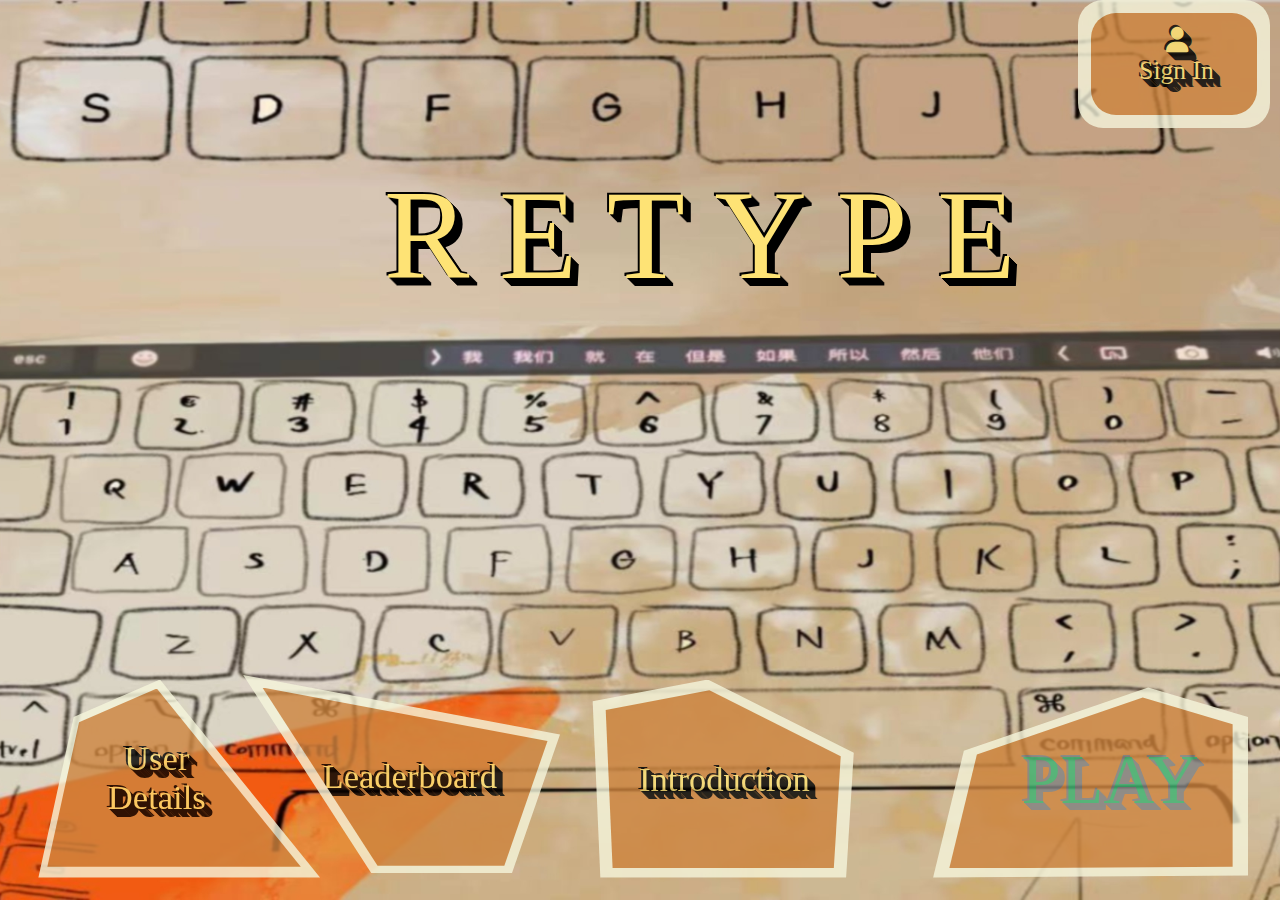
==== Web/index.html @ 3b83306b "Update index.html" ====
<!DOCTYPE html>
<html lang="en">

<head>
    <meta name=”viewport”content=”width=device-width,initial-scale=1″ />
    <meta name="google-signin-scope" content="profile email">
    <meta charset="UTF-8">
    <meta name="google-signin-client_id"
        content="975748479216-60enjv40f4i887qegvcnsi63bqigeveq.apps.googleusercontent.com">
    <title>Title</title>
    <link rel="stylesheet" href="css/home.css">
    <script src="https://apis.google.com/js/platform.js" async defer></script>
    <link rel="stylesheet" href="https://cdnjs.cloudflare.com/ajax/libs/font-awesome/6.1.0/css/all.min.css" />
</head>

<body>
    <!--start homepage-->
    <div id="first_page" style="height: 100%;width: 100%;display: block">
        <!--log in button start-->
        <div id="log_in_button_container">
            <div onclick="log_in_button()" class="button log_in_button" id="log_in_button">
                <p id="log_in_typeface1"><i class="fa fa-user" aria-hidden="true"></i><br /><font style="font-family:STXingkai;">Sign In</font></p>
            </div>
        </div>
        <!--log in button end-->

        <!--log out button start-->
        <div id="log_out_button_container" style="display: none">
            <div onclick="log_out()" class="button log_out_button" id="log_out_button">
                <p id="log_out_typeface1">Welcome !<br />
                <p id="log_out_typeface2">Log Out</p>
                </p>
            </div>
        </div>
        <!--log out button end-->

        <!--log in interface start-->
        <div id="login_modal" class="login_modal">
            <div id="owl" class="owl">
            </div>
            <div class="login_modal-content">
                <div class="login_form">
                    <!--input username in log in interface-->
                    <input id="login-username" type="username" placeholder="Enter Username" name="uname" required>
                    <!--input password in log in interface-->
                    <input id="login-password" type="password" placeholder="Enter Password" name="psw" required>
                    <!--log in button  in log in interface-->
                    <input class="btnlogin" id="btnlogin" type="button" value="Login" onclick="Login()">
                    <hr style="width: 95%;border-width:2px; margin-top: 20px;margin-left: 2%">
                    <!--register button log in interface-->
                    <div onclick="document.getElementById('login_modal').style.display='none';document.getElementById('register_modal').style.display='block'"
                        style="font-size: 18px;color: #9199aa;margin-left: 3%">
                        Don't have Account? &nbsp &nbsp
                        <button id="register_button"
                            style="color: #e25555;margin-bottom: 15px;margin-top:25px;font-size: 20px"
                            onclick="document.getElementById('error_box').style.display='none'">Register Now!</button>
                    </div>
                </div>
                <div class="login_form">
                <!--Out of the Log in button-->
                    <button type="button"
                        onclick="document.getElementById('login_modal').style.display='none';document.getElementById('error_box').style.display='none'"
                        class="cancelbtn"></button>
                </div>
                <div class="g-signin2" data-onsuccess="onSignIn" data-theme="dark"
                    style="padding-left: 50px; padding-bottom: 15px"></div>
            </div>
        </div>


        <!--register interface start-->
        <div id="register_modal" class="register_modal">
            <div id="owl1" class="owl">
            </div>
            <div class="register_modal-content">
                <div class="register_form">
                    <input id="register-username" type="username" placeholder="Enter Username" name="uname" required>
                    <input id="register-password" type="password" placeholder="Enter Password" name="psw1" required>
                    <input id="register-email" type="email" placeholder="Enter Email" required>
                    <input id="code" type="button" class="code" onclick="verification()" style="vertical-align:middle"
                        value="Get Verification Code">
                    <input id="register-verification" type="text" placeholder="Enter verification code" required>
                    <input class="btnregister" id="btnregister" type="button" value="Register" onclick="register()">
                </div>
                <div class="login_form">
                    <button type="button"
                        onclick="document.getElementById('register_modal').style.display='none';document.getElementById('error_box').style.display='none'"
                        class="cancelbtn"></button>
                </div>
            </div>
        </div>


        <!--leaderboard start-->
        <div id="leaderboard_page" class="leaderboard_page" style="display: none">
            <table class="ranktable" id="ranktable">
                <h1>LeaderBoard</h1>
                <tr>
                    <th>Rank</th>
                    <th>Username</th>
                    <th>Score</th>
                </tr>
                <tbody id="rank" class="rank">

                </tbody>
            </table>
            <button type="button" onclick="document.getElementById('leaderboard_page').style.display='none';"
                class="cancelbtn"></button>
        </div>
        <!--leaderboard end-->

        <!-- Edit User Profile Start-->
        <div id="user_modal" class="user_modal">
            <div class="user_modal-content">
                <div class="register_form">
                    <input id="username" type="username" placeholder="Change Username" name="uname">
                    <input id="name" type="username" placeholder="Enter Name" name="name">
                    <input id="DOB" type="date" placeholder="Enter Date of Birth">
                    <select id="gender" name="gender">
                        <option selected>Choose Gender</option>
                        <option value="Male">Male</option>
                        <option value="Female">Female</option>
                        <option value="Intersex">Intersex</option>
                        <option value="Trans">Trans</option>
                        <option value="Non-Conforming">Non-Conforming</option>
                        <option value="Personal">Personal</option>
                        <option value="Eunuch">Eunuch</option>
                    </select>
                    <input class="btnuser" id="btnuser" type="button" value="Submit" onclick="edit_profile()">
                </div>
                <div class="login_form">
                    <button type="button"
                        onclick="document.getElementById('user_modal').style.display='none';document.getElementById('error_box').style.display='none'"
                        class="cancelbtn"></button>
                </div>
            </div>
        </div>
        <!-- Edit User Profile End-->


        <!--game introduction start-->
        <div id="introduction_model" style="display: none">
            <div>
                <button type="button" class="cancelbtn"
                    onclick="document.getElementById('introduction_model').style.display='none'"></button>
                <h1>Introduction</h1>
            </div>
            <div>
                <section class="ac-container">
                    <div>
                        <input id="ac-1" name="accordion-1" type="radio" />
                        <label for="ac-1">&#10133 &nbsp;About Game</label>
                        <article class="ac-small" id="ac-small">
                            <p>This game aims to develop a simple editing game that challenges users for fun and
                                dynamics and helps them improve their proofreading abilities at the same time.
                                Retype will challenge different users to improve their spelling and proofreading ability, timely correct mistakes,
                                and to record errors so that they can be viewed multiple times.</p>
                        </article>
                    </div>

                    <div>
                        <input id="ac-2" name="accordion-1" type="radio" />
                        <label for="ac-2">&#10133 &nbsp;Announcements</label>
                        <article class="ac-medium">
                            <p>If you want to modify your personal information (1), view the leaderboards (2) or start the game (3), Please log in to your account first.<br><br>
                                If you do not have an account, please click the Sign-in button to register an account</p>
                        </article>
                    </div>

                    <div>
                        <input id="ac-3" name="accordion-1" type="radio" />
                        <label for="ac-3">&#10133 &nbsp;How to play</label>
                        <article class="ac-large">
                            <p> <1> Please choose the difficulty of the game you want to challenge and the theme of your favorite article.<br>
                                <2> You need to find the wrong words in the article.<br>
                                <3> Please enter the correct spelling of the wrong word in the input box.<br>
                                <4> If you type the correct spelling and press enter on the keyboard , the wrong words in the article will be automatically corrected and highlighted in green.<br>
                                <5> If you don't know any wrong words in the article, you can click the Hint button for help, which will highlight the wrong word in the article.
                            </p>
                        </article>
                    </div>

                    <div>
                        <input id="ac-4" name="accordion-1" type="radio" />
                        <label for="ac-4">&#10133 &nbsp;Score Changes</label>
                        <article class="ac-large">
                            <p>
                                <1> For Easy difficulty level:<br>
                                &nbsp;&nbsp;&nbsp; (1) if you type the correct spelling of the wrong words, will +2;<br>
                                &nbsp;&nbsp;&nbsp; (2) if you type the wrong spelling of the wrong words, will -2;<br>
                                &nbsp;&nbsp;&nbsp; (3) if you clink Hint button to get help, will -1;<br><br>
                                <2> For Normal difficulty level:<br>
                                &nbsp;&nbsp;&nbsp; (1) if you type the correct spelling of the wrong words, will +3;<br>
                                &nbsp;&nbsp;&nbsp; (2) if you type the wrong spelling of the wrong words, will -3;<br>
                                &nbsp;&nbsp;&nbsp; (3) if you clink Hint button to get help, will -1;<br><br>
                                <3> For Hard difficulty level:<br>
                                &nbsp;&nbsp;&nbsp; (1) if you type the correct spelling of the wrong words, will +4;<br>
                                &nbsp;&nbsp;&nbsp; (2) if you type the wrong spelling of the wrong words, will -4;<br>
                                &nbsp;&nbsp;&nbsp; (3) if you clink Hint button to get help, will -1;
                            </p>
                        </article>
                    </div>
                </section>
            </div>
        </div>
        <!--game introduction end-->


        <!--retype title start-->
        <div style="width: 100%;height: 40vh">
            <div class="word">
                <span id="R"><font style="font-family:STHupo;">R</font></span>
                <span id="E1"><font style="font-family:STHupo;">E</font></span>
                <span id="T"><font style="font-family:STHupo;">T</font></span>
                <span id="Y"><font style="font-family:STHupo;">Y</font></span>
                <span id="P"><font style="font-family:STHupo;">P</font></span>
                <span id="E2"><font style="font-family:STHupo;">E</font></span>
            </div>

            <!--prompt dialog box start-->
            <div style="background-color: #2b2b36;width: 30%;height: 150px" id="error_box">
                <button type="button" onclick="document.getElementById('error_box').style.display='none'"
                    id="error_button" class="error_button"></button>
                <p id="error_text"></p>
            </div>
            <!--prompt dialog box end-->
        </div>

        <!--retype title end-->

        <!--four Button in bottom start-->
        <div id="home_page_bottom_button">
            <div id="home_page">

                <!--personal detail button start-->
                <a href="#" class="user_button" onclick="display_user()">
                    <div id="user_container" class="container">
                        <!--div before the button flips-->
                        <div id="user_front" class="front">
                            <p id="user_typeface1" class="homepage_button_typeface1"><font style="font-family:STHupo;">User Details <br /></font></p>
                        </div>
                        <!--div after the button flips-->
                        <div id="user_back" class="back">
                            <p id="user_typeface3" class="homepage_button_typeface2"><i class="fa fa-address-book"
                                    style="font-size:4vw"></i></p>
                        </div>
                    </div>
                </a>
                <!--personal detail button end-->

                <!--leaderboard button start-->
                <div onclick="GetLeaderboard()">
                    <div id="leaderboard_container" class="container">
                        <!--div before the button flips-->
                        <div id="leaderboard_front" class="front">
                            <p id="leaderboard_typeface1" class="homepage_button_typeface1"><font style="font-family:STHupo;">Leaderboard<br /></font></p>
                        </div>
                        <!--div after the button flips-->
                        <div id="leaderboard_back" class="back">
                            <p id="leaderboard_typeface2" class="homepage_button_typeface2"><i
                                    class="fa-solid fa-ranking-star" style="font-size: 6vw"></i></p>
                        </div>
                    </div>
                </div>
                <!--leaderboard button end-->

                <!--introduction button start-->
                <a href="#" onclick="introduction_button()">
                    <div id="introduction_container" class="container">
                        <!--div before the button flips-->
                        <div id="introduction_front" class="front">
                            <p id="introduction_typeface1" class="homepage_button_typeface1"><font style="font-family:STHupo;">Introduction</font></p>
                        </div>
                        <!--div after the button flips-->
                        <div id="introduction_back" class="back">
                            <p id="introduction_typeface2" class="homepage_button_typeface2"> <i
                                    class="fa-solid fa-circle-question" style="font-size: 6vw"></i></p>
                        </div>
                    </div>
                </a>
                <!--introduction button end-->

                <!--play button start-->
                <a href="#" onclick="display_game()" id="play_button">
                    <div id="play_container" class="container">
                        <!--div before the button flips-->
                        <div id="play_front" class="front">
                            <p id="play_typeface1">PLAY</p>
                        </div>
                        <!--div after the button flips-->
                        <div id="play_back" class="back">
                            <p id="play_typeface2"> <i class="fa-solid fa-circle-play" style="font-size:6vw"></i>
                            </p>
                        </div>
                    </div>
                </a>
                <!--play button end-->
            </div>

        </div>
        <!--four button in bottom end-->

    </div>
    <!--homepage end-->

    <!--play choose difficulty interface start-->
    <div id="difficult_page" style="display: none">
        <!--back home page button start-->
        <div class="homebtn-container">
            <button class="backhome" onclick="BackToHome()">
                <span class="text">Back to Homepage</span>
                <div class="icon-container">
                    <div class="icon icon--left">
                        <svg>
                            <use xlink:href="#arrow-right"></use>
                        </svg>
                    </div>
                    <div class="icon icon--right">
                        <svg>
                            <use xlink:href="#arrow-right"></use>
                        </svg>
                    </div>
                </div>
            </button>
        </div>
        <svg style="display: none;">
            <symbol id="arrow-right" viewBox="0 0 20 10">
                <path d="M14.84 0l-1.08 1.06 3.3 3.2H0v1.49h17.05l-3.3 3.2L14.84 10 20 5l-5.16-5z"></path>
            </symbol>
        </svg>
        <!--back home page button end-->

        <!--three difficulty start-->
        <div class="wrap">
            <div class="cards_wrap" id="cards_wrap">

                <!--easy start-->
                <div class="item" id="i1"
                    onclick="document.getElementById('i1').style.display='none';document.getElementById('b1').style.display='block'">
                    Easy
                </div>
                <!--two theme in easy start-->
                <div class="item" id="b1" style="display: none">
                    <button type="button"
                        onclick="document.getElementById('b1').style.display='none';document.getElementById('i1').style.display='block'"
                        class="cancelbtn_play"></button>
                    <p>Choose Theme</p>
                    <a href="javascript:display_play('L','Inspirational')"
                        onclick="document.getElementById('b1').style.display='none';document.getElementById('i1').style.display='block'">Inspirational</a>
                    <a href="javascript:display_play('L','Sport')"
                        onclick="document.getElementById('b1').style.display='none';document.getElementById('i1').style.display='block'">Sport</a>
                </div>
                <!--two theme in easy end-->
                <!--easy end-->

                <!--normal start-->
                <div class="item" id="i2"
                    onclick="document.getElementById('i2').style.display='none';document.getElementById('b2').style.display='block'">
                    Normal</div>
                <!--two theme in normal start-->
                <div class="item" id="b2" style="display: none">
                    <button type="button"
                        onclick="document.getElementById('b2').style.display='none';document.getElementById('i2').style.display='block'"
                        class="cancelbtn_play"></button>
                    <p>Choose Style</p>
                    <a href="javascript:display_play('M','Fiction')"
                        onclick="document.getElementById('b2').style.display='none';document.getElementById('i2').style.display='block'">Fiction</a>
                    <a href="javascript:display_play('M','Prose')"
                        onclick="document.getElementById('b2').style.display='none';document.getElementById('i2').style.display='block'">Prose</a>
                </div>
                <!--two theme in normal end-->
                <!--normal end-->

                <!--hard start-->
                <div class="item" id="i3"
                    onclick="document.getElementById('i3').style.display='none';document.getElementById('b3').style.display='block'">
                    Hard</div>
                <!--two theme in hard start-->
                <div class="item" id="b3" style="display: none">
                    <button type="button"
                        onclick="document.getElementById('b3').style.display='none';document.getElementById('i3').style.display='block'"
                        class="cancelbtn_play"></button>
                    <p>Choose Style</p>
                    <a href="javascript:display_play('H','Fiction')"
                        onclick="document.getElementById('b3').style.display='none';document.getElementById('i3').style.display='block'">Fiction</a>
                    <a href="javascript:display_play('H','Academics')"
                        onclick="document.getElementById('b3').style.display='none';document.getElementById('i3').style.display='block'">Academics</a>
                </div>
                <!--two theme in hard start-->
                <!--hard end-->
            </div>
        </div>

        <!--change difficulty level button start-->
        <div style="margin-bottom: 50px"></div>
        <div class="qiehuanbutton" style="text-align: center;width: 380px; "
            onclick="document.getElementById( 'b1').style.display='none' ;document.getElementById( 'b2').style.display='none' ;document.getElementById( 'b3').style.display='none' ;document.getElementById(
                        'i1').style.display='block' ;document.getElementById( 'i2').style.display='block' ;document.getElementById( 'i3').style.display='block'">
            <!--            <div class="difficult_button " id="difficult_button1 " data-text="Change difficulty level " style="&#45;&#45;c:#1e90ff;display: block " onclick="change_difficult1() "></div>-->
            <button class="difficult_button" id="difficult_button1" style="display: block" type="button"
                onclick="change_difficult1()">Change difficulty level</button>
            <button class="difficult_button" id="difficult_button2" type="button " style="display: none"
                onclick="change_difficult2()">Change difficulty level</button>
            <button class="difficult_button" id="difficult_button3" type="button " style="display: none"
                onclick="change_difficult3()">Change difficulty level</button>
        </div>
        <!--change difficulty level button end-->
        <!--        <div id="type_gif ">-->
        <!--            <img src="images/type.gif ">-->
        <!--        </div>-->
    </div>
    <!--play choose difficulty interface end-->


    <!--play main interface start-->
    <div id="play_homepage" style="display: none">
        <!--display time start-->
        <div id="time">
            <p>
                <!-- <span id="houer">00</span> :  -->
                <span id="hour">00</span> :
                <span id="minute">00</span> :
                <span id="second">00</span>
            </p>
            <!--start time-->
            <button id="btn1" onclick="time_start()">Start</button>
            <!--reset time-->
            <button id="reset" onclick="time_reset()">Reset</button>
        </div>
        <!--display time end-->

        <!--back home button in play main interface start-->
        <div class="homebtn-container_play">
            <div class="homebtn-container">
                <button class="backhome" onclick="BackToHome()">
                    <span class="text">Back to Homepage</span>
                    <div class="icon-container">
                        <div class="icon icon--left">
                            <svg>
                                <use xlink:href="#arrow-right"></use>
                            </svg>
                        </div>
                        <div class="icon icon--right">
                            <svg>
                                <use xlink:href="#arrow-right"></use>
                            </svg>
                        </div>
                    </div>
                </button>
            </div>
        </div>
        <svg style="display: none;background-color: blueviolet">
            <symbol id="arrow-right" viewBox="0 0 20 10">
                <path d="M14.84 0l-1.08 1.06 3.3 3.2H0v1.49h17.05l-3.3 3.2L14.84 10 20 5l-5.16-5z"></path>
            </symbol>
        </svg>
        <!--back home button in play main interface end-->

        <!--left interface: article start-->
        <div class="play_left">
            <div id="content">
                <!--change background, font, font size start-->
                <div class="adjust_text">
                    <button class="adjust_text_button" onclick="change_background()">Background</button>
                    <button class="adjust_text_button" onclick="change_font_family()">Font Family</button>
                    <button class="adjust_text_button" onclick="change_font_size_big()">A+</button>
                    <button class="adjust_text_button" onclick="change_font_size_small()">A-</button>
                    <!-- <button class="adjust_text_button ">B</button>-->
                </div>
                <!--change background, font, font size end-->

                <!-- article display start-->
                <div id="text"></div>
                <!-- article display end-->
            </div>
        </div>
        <!--left interface: article end-->

        <!--right interface: user input, score, dictionary start-->
        <div class="play_right">
            <!--            <input class="Hint" id="Hint" type="button" value="Hint" onclick="Hint()">-->
            <div id="prompt_box" style="display: none">
                Please press Enter when finished!
                <div id="prompt_box_triangle">
                </div>
            </div>

            <!--user input start-->
            <div id="input">
                <input id="user_input" oninput="input_reminder()" autocomplete="off">
                <div class="Hint" id="Hint" value="Hint" onclick="Hint()">Hint</div>
            </div>
            <!--user input end-->

            <!--score, error start-->
            <div id="play_score_container">
                <div class="play_score_span1"></div>
                <div id="play_score" data-text="score">
                    <div id="current_score">
                        Your Score:
                        <p id="current_score_div"></p>
                    </div>
                    <div id="total_error">
                        Total Error:
                        <p id="total_error_div"></p>
                    </div>
                    <div id="remain_error">
                        Remaining Errors:
                        <p id="remain_error_div"></p>
                    </div>
                </div>
            </div>
            <!--score, error end-->

            <!--dictionary start-->
            <div id="dictionaries">
                <table style="width: 100%;height: 100%">
                    <tr style="width: 100%;height: 30%;display: inline-block;background-color: blueviolet">
                        <td style="width:2%"></td>
                        <td style="width:50%">
                            <input id="dictionaries_input" autocomplete="none" placeholder="It is Dictionary">
                        </td>
                        <td style="width:2%"></td>
                        <td style="width:20%">
                            <button id="dictionaries_check" onclick="define_dictionaries()">Define</button>
                        </td>
                        <td style="width:2%"></td>
                        <td id="loudspeaker" style="width: 20%">
                            <button id="dictionaries_loudspeaker" onclick="audio_dictionaries()">&#128226;</button>
                            <audio id="voice" src="#"></audio>
                        </td>
                    </tr>

                    <tr
                        style="width: 100%;height: 70%;background-color: aquamarine;border-radius: 15px;overflow: auto;display: inline-block">

                        <td id="definition" style="width:100%;height:100%">
                            <h3 id="definition_h3">Definition</h3>
                        </td>
                    </tr>
                    <!--                    <tr style="width: 100%;height: 35%;display: inline-block;background-color: blueviolet">-->
                    <!--                        <td>-->
                    <!--                            Example:-->
                    <!--                            <span id="example"></span>-->
                    <!--                        </td>-->
                    <!--                    </tr>-->
                </table>
            </div>
            <!--dictionary end-->
        </div>
        <!--right interface: user input, score, dictionary start-->
    </div>
    <!--play main interface end-->

    <script src="js/home.js"></script>
</body>

</html>
---- Web/css/home.css ----
/*homepage start*/
#first_page {
    background-image: url("../images/homepage.jpg");
    background-repeat: no-repeat;
    background-position: center 0;
    background-size: cover;
    min-height: 98vh;
}

#home_page {
    width: 100%;
    height: 25vh;
    position: fixed;
    bottom: 0%;
}


/* homepage button font size style*/

.homepage_button_typeface1 {
    font-size: 2.7vw;
    word-break: break-word;
    color: #fee375;
    text-shadow: -2px -2px black, 1px 1px black, 2px 2px black, 3px 3px black, 4px 4px black, 5px 5px black, 6px 6px black, 7px 7px black, 8px 8px black;
}

.homepage_button_typeface2 {
    word-break: break-word;
    color: lightcoral;
    text-shadow: -2px -2px gray, 1px 1px gray, 2px 2px gray, 3px 3px gray, 4px 4px gray, 5px 5px gray, 6px 6px gray, 7px 7px gray;
}

#home_page_bottom_button {
    opacity: 0.9;
}


/*personal details*/
#user_container {
    width: 25%;
    height: 22vh;
    clip-path: polygon(50% 0%, 100% 100%, 12% 100%, 23% 19%);
    float: left;
    background: beige;
    opacity: 0.9;
    bottom: -2%;
    text-align: center;
    border-color: black;
}
#user_front,
#user_back {
    width: 90%;
    height: 90%;
    margin-left: 1vw;
    margin-top: 1vh;
    background: peru;
    clip-path: polygon(50% 0%, 100% 100%, 12% 100%, 23% 19%);
    position: absolute;
    align-items: center;
    display: flex;
}
#user_typeface1,
#user_typeface3 {
    background: peru;
    margin: 0 auto;
    width: 45%;
}
/*personal details end*/


/*leaderboard button start*/
#leaderboard_container {
    width: 25%;
    height: 22vh;
    background: beige;
    clip-path: polygon(99% 30%, 84% 100%, 40% 100%, 0 0%);
    float: left;
    margin-right: -1.5vw;
    margin-left: -6vw;
    opacity: 0.9;
}
#leaderboard_front,
#leaderboard_back {
    width: 90%;
    height: 90%;
    margin-left: 1.5vw;
    margin-top: 1.4vh;
    background: peru;
    clip-path: polygon(99% 30%, 84% 100%, 40% 100%, 0 0%);
    position: absolute;
    align-items: center;
    display: flex;
}
#leaderboard_typeface1 {
    background: peru;
    padding-left: 4.7vw;
    width: 100%;
}
#leaderboard_typeface2 {
    background: peru;
    padding-left: 9.5vw;
    width: 55%;
}
/*leaderboard button end*/


/*introduction button start*/
#introduction_container {
    width: 30%;
    height: 22vh;
    background: beige;
    clip-path: polygon(46% 0%, 84% 37%, 82% 100%, 18% 100%, 16% 11%);
    bottom: -2%;
    text-align: center;
    float: left;
    margin-right: -7vw;
    margin-left: -1vw;
    opacity: 0.9;
}
#introduction_front,
#introduction_back {
    width: 90%;
    height: 90%;
    margin-left: 1.5vw;
    margin-top: 1.2vh;
    position: absolute;
    align-items: center;
    display: flex;
    background: peru;
    clip-path: polygon(46% 0%, 84% 37%, 82% 100%, 18% 100%, 16% 11%);
}
#introduction_typeface1 {
    background: peru;
    padding-left: 5.5vw;
    width: 60%;
}
#introduction_typeface2 {
    background: peru;
    padding-left: 5.5vw;
    width: 55%;
}
/*introduction button end*/


/*play button start*/
#play_container {
    width: 30%;
    height: 22vh;
    background: beige;
    clip-path: polygon(74% 4%, 100% 19%, 100% 99%, 18% 100%, 26% 36%);
    float: right;
    margin-right: 2.5vw;
    margin-left: -5vw;
    bottom: -2%;
    text-align: center;
    opacity: 0.9;
}
#play_front,
#play_back {
    width: 90%;
    height: 90%;
    margin-left: 1.8vw;
    margin-top: 1.2vh;
    position: absolute;
    align-items: center;
    display: flex;
    background: peru;
    clip-path: polygon(74% 4%, 100% 19%, 100% 99%, 18% 100%, 26% 36%);
}
#play_typeface1 {
    background: peru;
    padding-left: 10vw;
    width: 55%;
    font-size: 5.5vw;
    word-break: break-word;
    color: mediumseagreen;
    text-shadow: -2px -2px gray, 1px 1px gray, 2px 2px gray, 3px 3px gray, 4px 4px gray, 5px 5px gray, 6px 6px gray, 7px 7px gray;
}
#play_typeface2 {
    padding-left: 10vw;
    width: 55%;
    word-break: break-word;
    color: mediumseagreen;
    text-shadow: -2px -2px gray, 1px 1px gray, 2px 2px gray, 3px 3px gray, 4px 4px gray, 5px 5px gray, 6px 6px gray, 7px 7px gray;
}
/*play button start*/

/*3D card flip for four button in homepage animation start*/
.container {
    position: relative;
    perspective: 1000px;
}
.front,
.back {
    position: absolute;
    backface-visibility: hidden;
    transition: 1s;
    transform-style: preserve-3d;
}
.back {
    transform-style: preserve-3d;
    transform: perspective(1000px) rotateY(180deg);
}
.container:hover .front {
    transform-style: preserve-3d;
    transform: perspective(1000px) rotateY(180deg);
}
.container:hover .back {
    transform-style: preserve-3d;
    transform: perspective(1000px) rotateY(360deg);
}
/*3D card flip for four button in homepage animation end*/


/*login interface start*/
#log_in_button_container,
#log_out_button_container {
    position: fixed;
    background: beige;
    width: 15vw;
    height: 10vw;
    top: 0px;
    right: 10px;
    border-radius: 25px;
    /*animation: move 2s 2;*/
    opacity: 0.8;
}
#log_in_button:active {
    background: beige;
}

#log_out_button:active {
    background: beige;
}
#log_in_button,
#log_out_button {
    /*position: relative;*/
    width: 13vw;
    height: 8vw;
    margin-top: 1vw;
    margin-left: 1vw;
    border-radius: 25px;
    background: peru;
    text-align: center;
    position: relative;
}
#log_in_typeface1 {
    position: absolute;
    width: 100%;
    height: 100%;
    text-align: center;
    margin-top: 1vw;
    margin-left: 0.2vw;
    font-size: 2vw;
    color: #fee375;
    text-shadow: -2px -2px black, 1px 1px black, 2px 2px black, 3px 3px black, 4px 4px black, 5px 5px black, 6px 6px black, 7px 7px black, 8px 8px black;
}
/*login end*/
#log_out_typeface1 {
    text-align: center;
    margin-top: 1vw;
    margin-left: 0.2vw;
    padding-top: 0.5vw;
    font-size: 2vw;
    color: #fee375;
    text-shadow: -2px -2px black, 1px 1px black, 2px 2px black, 3px 3px black, 4px 4px black, 5px 5px black, 6px 6px black, 7px 7px black, 8px 8px black;
}
#log_out_typeface2 {
    text-align: center;
    margin-left: 0.2vw;
    font-size: 1.5vw;
    color: white;
    text-shadow: -2px -2px black, 1px 1px black, 2px 2px black, 3px 3px black, 4px 4px black, 5px 5px black, 6px 6px black, 7px 7px black, 8px 8px black;
}
#register_button:hover{
    opacity: 0.5;
    transition: 1s all;
    -webkit-transition: 1s all;
    -moz-transition: 1s all;
    -o-transition: 1s all;
}


/*retype title start*/
.word {
    perspective: 1000px;
    text-align: center;
    position: absolute;
    margin-left: 30%;
    margin-top: 18vh;
    color: #fee375;
    text-shadow: -2px -2px black, 1px 1px black, 2px 2px black, 3px 3px black, 4px 4px black, 5px 5px black, 6px 6px black, 7px 7px black, 8px 8px black;
    display: inline;
    float: left;
}
.word span {
    position: relative;
    display: inline-block;
    font-size: 10vw;
    margin-right: 2vw;
}

#R {
    animation: left_r 2.5s 2 ease-out;
    transform-origin: 0% 100% 1vw;
}
@keyframes left_r {
    0% {
        transform: rotate(0deg);
    }
    50% {
        transform: rotate(-30deg);
    }
    100% {
        transform: rotate(0deg);
    }
}

#E1 {
    animation: jump_e1 2s 2 ease-in-out;
    transform-origin: bottom;
}
@keyframes jump_e1 {
    25% {
        transform: scale(1.5, 0.5);
    }
    50% {
        transform: translate(0, -50px);
    }
    100% {
        transform: translate(0, 0);
    }
}

#T {
    animation: down_t 2s 2 ease-out;
    transform-origin: top;
}
@keyframes down_t {
    25% {
        transform: scale(1.5, 0.5);
    }
    50% {
        transform: translate(0, 50px);
    }
    100% {
        transform: translate(0, 0);
    }
}

#Y {
    animation: rotate_y 2s 2 ease-out;
}
@keyframes rotate_y {
    20% {
        transform: rotateY(90deg);
    }
    50% {
        transform: rotateY(180deg);
    }
    100% {
        transform: rotateY(360deg);
    }
}

#P {
    animation: rotate_p 2s 2 ease-out;
}
@keyframes rotate_p {
    20% {
        transform: rotateZ(90deg);
    }
    50% {
        transform: rotateZ(180deg);
    }
    100% {
        transform: rotateZ(360deg);
    }
}

#E2 {
    animation: right_r 2.5s 2 ease-out;
    transform-origin: 0% 100% 1vw;
}
@keyframes right_r {
    0% {
        transform: rotate(0deg);
    }
    50% {
        transform: rotate(30deg);
    }
    100% {
        transform: rotate(0deg);
    }
}
/*retype title end*/


/*login*/
.login_modal,
.register_modal,
.user_modal{
    z-index: 1;
    left: 38%;
    top: 5%;
    width: 30%;
    height: auto;
    overflow: auto;
    background: #2b2b36;
    position: absolute;
    display: none;
    /*margin: 3% auto 0 auto;*/
    text-align: center;
    border-radius: 20px;
    -webkit-border-radius: 15px;
    -moz-border-radius: 15px;
    -o-border-radius: 20px;
    animation: jumpdown 1s ease-out;
    opacity: 0.98;
    float: left;
}

/*leaderboard interface*/
.leaderboard_page {
    z-index: 1;
    /*margin: 0 auto;*/
    background: linear-gradient(#555, #222);
    border-radius: 12px;
    position: absolute;
    display: flex;
    left: 35%;
    right:35%;
    top: 5%;
    width: auto;
    height: auto;
    overflow: auto;
    animation: jumpdown 1s ease-out;
    max-height:800px ;
    perspective: 400px;
    transform-style: preserve-3d;
    box-shadow: 0 7px 20px #242424;
}

.leaderboard_page h1 {
    margin: 0;
    text-align: center;
    background: linear-gradient(#393939, #373737);
    font-size: 1.5rem;
    color: #e1e1e1;
    padding: 1rem;
    border-radius: 10px 10px 0 0;

}

.leaderboard_page th {
    margin: 0;
    text-align: center;
    background: linear-gradient(#393939, #373737);
    font-size: 1.2rem;
    color: #e1e1e1;
    padding: 2%;
    border-radius: 10px 10px 0 0;
}
#ranktable{
    width: 100%;
    height: auto;
}
.rank td {
    font-size: 1.25rem;
    text-align: center;
    /*padding: 1.25rem 0.625rem 1.25rem 1.5rem;*/
    padding: 1.5%;
    cursor: pointer;
    transform: translateZ(0) scale(1, 1);
    transition: box-shadow .2s ease-in-out;
    transition: transform .2s ease-in-out, box-shadow .2s ease-in-out;
    transition: transform .2s ease-in-out, box-shadow .2s ease-in-out;
    transform-style: preserve-3d;
    box-shadow: 0 0 0.5rem 1px rgba(0, 0, 0, 0.15);
    color: #e1e1e1;
}
/*leaderboard interface end*/

/*game introduction start*/
#introduction_model{
    z-index: 1;
    left: 30%;
    top: 5%;
    width: 40%;
    height: auto;
    overflow: auto;
    background: linear-gradient(#555, #222);
    position: absolute;
    /*display: block;*/
    /*margin: 3% auto 0 auto;*/
    text-align: center;
    border-radius: 20px;
    -webkit-border-radius: 15px;
    -moz-border-radius: 15px;
    -o-border-radius: 20px;
    animation: jumpdown 1s ease-out;
    opacity: 0.98;
    /*float: left;*/
    perspective: 400px;
    transform-style: preserve-3d;
    box-shadow: 0 7px 20px #242424;
}
#introduction_model h1 {
    margin: 0;
    text-align: center;
    background: linear-gradient(#393939, #373737);
    font-size: 2rem;
    color: #e1e1e1;
    padding: 1rem;
    border-radius: 10px 10px 0 0;
}
.ac-container{
    width: 100%;
    /*margin: 10px auto 30px auto;*/
    text-align: left;
    height: 100%;
}
.ac-container label{
    padding: 2%;
    position: relative;
    z-index: 10;
    display: block;
    cursor: pointer;
    color: #e1e1e1;
    line-height: 40px;
    font-size: 19px;
    border-bottom:2px solid black;
    border-top:2px solid black;
    background: linear-gradient(#555, #222);
    text-align: left;
}
.ac-container label:hover{
    background: slategrey;
}
.ac-container input:checked + label,
.ac-container input:checked + label:hover{
    background: slategrey;
    /*color: #3d7489;*/
    text-shadow: 0px 1px 1px rgba(255,255,255, 0.6);
    box-shadow:
            0px 0px 0px 1px rgba(155,155,155,0.3),
            0px 2px 2px rgba(0,0,0,0.1);
}
.ac-container label:hover:after,
.ac-container input:checked + label:hover:after{
    content: '';
    position: absolute;
    width: 24px;
    height: 24px;
    right: 13px;
    top: 7px;
}

.ac-container input{
    display: none;
}
.ac-container article{
    background: lightskyblue;
    margin-top: 2px;
    overflow: auto;
    height: 0;
    position: relative;
    z-index: 10;
    -webkit-transition: height 0.3s ease-in-out, box-shadow 0.6s linear;
    -moz-transition: height 0.3s ease-in-out, box-shadow 0.6s linear;
    -o-transition: height 0.3s ease-in-out, box-shadow 0.6s linear;
    -ms-transition: height 0.3s ease-in-out, box-shadow 0.6s linear;
    transition: height 0.3s ease-in-out, box-shadow 0.6s linear;
}
.ac-container article p{
    line-height: 30px;
    font-size:16px;
    padding: 3%;
}
.ac-container input:checked ~ article{
    -webkit-transition: height 0.5s ease-in-out, box-shadow 0.1s linear;
    -moz-transition: height 0.5s ease-in-out, box-shadow 0.1s linear;
    -o-transition: height 0.5s ease-in-out, box-shadow 0.1s linear;
    -ms-transition: height 0.5s ease-in-out, box-shadow 0.1s linear;
    transition: height 0.5s ease-in-out, box-shadow 0.1s linear;
    box-shadow: 0px 0px 0px 1px rgba(155,155,155,0.3);
}
.ac-container input:checked ~ article.ac-small{
    height: 200px;
}
.ac-container input:checked ~ article.ac-medium{
    height: 200px;
}
.ac-container input:checked ~ article.ac-large{
    height: 200px;
}
/*game introduction end*/




/*owl in log in, register start*/
.owl {
    background: url(../images/animal.png) no-repeat center;
    width: 100%;
    height: 150px;
    /*padding-bottom: 10px;*/
}
/*owl in log in, register end*/


/*prompt dialog box in log in interface and register interface start*/
#error_box {
    float: left;
    margin-left: 69%;
    margin-top: 220px;
    animation: fade_in 1s;
    transform-origin: left;
    clip-path: polygon(10% 0%, 100% 0%, 100% 100%, 10% 100%, 0% 55%);
    border-radius: 10px;
    opacity: 0.98;
    display: none;
}

.error_button {
    background: url('../images/close.png') no-repeat center papayawhip;
    background-size: 30px;
    width: 45px;
    height: 45px;
    float: right;
    border-radius: 15px;
}

#error_text {
    width: 80%;
    height: 90%;
    text-align: left;
    margin-top: 0px;
    margin-left: 9%;
    padding-top: 11%;
    font-size: 20px;
    word-break: break-word;
    color: #fee375;
    text-shadow: -2px -2px black, 1px 1px black, 2px 2px black, 3px 3px black, 4px 4px black, 5px 5px black, 6px 6px black, 7px 7px black, 8px 8px black;
}

@keyframes fade_in {
    0% {
        opacity: 0;
        transform: scale(0.0, 0.0);
    }
    25% {
        opacity: 0.5;
    }
    75% {
        opacity: 0.8;
    }
    100% {
        opacity: 1;
        transform: scale(1, 1);
    }
}

@keyframes jumpdown {
    0% {
        transform: translate(0, -100px);
    }
    50% {
        transform: translate(0, 50px);
    }
    100% {
        transform: translate(0, 0);
    }
}
/*prompt dialog box in log in interface and register interface start*/

/* user input in log in, register interface start*/
input[type="username"] {
    width: 70%;
    padding: 1em 2em 1em 3em;
    color: #9199aa;
    font-size: 18px;
    outline: none;
    background: url(../images/adm.png) no-repeat 10px 15px;
    border: none;
    font-weight: 100;
    border-bottom: 1px solid #484856;
}
input[type="date"] {
    width: 70%;
    padding: 1em 2em 1em 3em;
    color: #9199aa;
    font-size: 18px;
    outline: none;
    background: url(../images/key.png) no-repeat 10px 23px;
    border: none;
    font-weight: 100;
    border-bottom: 1px solid #202023;
}
select[name="gender"] {
    width: 70%;
    padding: 1em 2em 1em 3em;
    color: #9199aa;
    font-size: 18px;
    outline: none;
    background: url(../images/key.png) no-repeat 10px 23px;
    border: none;
    font-weight: 100;
    border-bottom: 1px solid #202023;
}
input[name="psw"] {
    width: 70%;
    padding: 1em 2em 1em 3em;
    color: #dd3e3e;
    font-size: 18px;
    outline: none;
    background: url(../images/key.png) no-repeat 10px 23px;
    border: none;
    font-weight: 100;
    border-bottom: 1px solid #484856;
    margin-bottom: 3em;
}

input[name="psw1"] {
    width: 70%;
    padding: 1em 2em 1em 3em;
    color: #dd3e3e;
    font-size: 18px;
    outline: none;
    background: url(../images/key.png) no-repeat 10px 23px;
    border: none;
    font-weight: 100;
    border-bottom: 1px solid #484856;
}

input[type="email"] {
    width: 70%;
    padding: 1em 2em 1em 3em;
    color: #dd3e3e;
    font-size: 18px;
    outline: none;
    background: url(../images/email.png) no-repeat 10px 23px;
    border: none;
    font-weight: 100;
    border-bottom: 1px solid #484856;
}

input[type="text"] {
    width: 70%;
    padding: 1em 2em 1em 3em;
    color: #dd3e3e;
    font-size: 18px;
    outline: none;
    background: url(../images/key.png) no-repeat 10px 23px;
    border: none;
    font-weight: 100;
    border-bottom: 1px solid #484856;
    margin-bottom: 3em;
}
/* user input in log in, register interface start*/

/*the button in log in interface start*/
.btnlogin {
    font-size: 30px;
    color: #fff;
    outline: none;
    border: none;
    background: burlywood;
    width: 95%;
    padding: 18px 0;
    border-radius: 15px;
    /*-webkit-border-bottom-left-radius: 15px;*/
    /*-moz-border-bottom-left-radius: 15px;*/
    /*-o-border-bottom-left-radius: 15px;*/
    /*border-bottom-right-radius: 15px;*/
    /*-webkit-border-bottom-right-radius: 15px;*/
    /*-moz-border-bottom-right-radius: 15px;*/
    /*-o-border-bottom-right-radius: 15px;*/
    cursor: pointer;
}

.btnlogin:hover {
    opacity: 0.5;
    border-bottom-left-radius: 15px;
    -webkit-border-bottom-left-radius: 15px;
    -moz-border-bottom-left-radius: 15px;
    -o-border-bottom-left-radius: 15px;
    border-bottom-right-radius: 15px;
    -webkit-border-bottom-right-radius: 15px;
    -moz-border-bottom-right-radius: 15px;
    -o-border-bottom-right-radius: 15px;
    transition: 1s all;
    -webkit-transition: 1s all;
    -moz-transition: 1s all;
    -o-transition: 1s all;
}
/*the button in log in interface end*/


/*button in register start*/
.btnregister {
    font-size: 30px;
    color: #fff;
    outline: none;
    border: none;
    background: burlywood;
    width: 95%;
    padding: 18px 0;
    border-radius: 15px;
    /*-webkit-border-bottom-left-radius: 15px;*/
    /*-moz-border-bottom-left-radius: 15px;*/
    /*-o-border-bottom-left-radius: 15px;*/
    /*border-bottom-right-radius: 15px;*/
    /*-webkit-border-bottom-right-radius: 15px;*/
    /*-moz-border-bottom-right-radius: 15px;*/
    /*-o-border-bottom-right-radius: 15px;*/
    cursor: pointer;
    margin-bottom: 20px;
}

.btnregister:hover {
    opacity: 0.5;
    border-bottom-left-radius: 15px;
    -webkit-border-bottom-left-radius: 15px;
    -moz-border-bottom-left-radius: 15px;
    -o-border-bottom-left-radius: 15px;
    border-bottom-right-radius: 15px;
    -webkit-border-bottom-right-radius: 15px;
    -moz-border-bottom-right-radius: 15px;
    -o-border-bottom-right-radius: 15px;
    transition: 1s all;
    -webkit-transition: 1s all;
    -moz-transition: 1s all;
    -o-transition: 1s all;
}
/*button in register end*/

/*cancle button in top left for all interface start*/
.cancelbtn {
    background: url('../images/close.png') no-repeat center papayawhip;
    background-size: 30px;
    cursor: pointer;
    width: 45px;
    height: 45px;
    position: absolute;
    left: 2px;
    top: 2px;
    border-radius: 15px;
    -webkit-transition: color 0.2s ease-in-out;
    -moz-transition: color 0.2s ease-in-out;
    -o-transition: color 0.2s ease-in-out;
    transition: color 0.2s ease-in-out;

}
.cancelbtn:hover,.cancelbtn_play:hover{
    animation: adjust_button 2s cubic-bezier(0.455, 0.030, 0.515, 0.955) both infinite;
}
    /*--/close--*/
/*cancle button in top left for all interface end*/

.code {
    font-size: 18px;
    width: 70%;
    padding: 1em 2em 1em 3em;
}

.code:hover {
    background: #F6F9FE;
    color: #174ea6;
}


/*play difficulty start*/
* {
    padding: 0;
    margin: 0;
}

body,
html {
    height: 100%;
    width: 100%;
}

#difficult_page {
    display: flex;
    justify-content: center;
    align-items: center;
    overflow: hidden;
    background: #336699;
    /*position: absolute;*/
    /*top: 0;*/
    /*bottom: 0;*/
    min-width: 100%;
    min-height: 100%;
    border-bottom-right-radius: 35%;
    border-top-left-radius: 15%;
}

/*three difficulty*/
.wrap {
    position: relative;
    /*background: #FFE4B5;*/
    height: 250px;
    width: 380px;
    justify-content: center;
    align-items: center;
    /*flex-wrap: wrap;*/
    perspective: 900px;
    margin-top: 230px;
    margin-left: 39%;
    margin-right: 20%;
}

.cards_wrap {
    position: absolute;
    width: 100%;
    height: 100%;
    transform-style: preserve-3d;
    transform: rotateY(0) translateZ(-700px);
    justify-content: center;
    align-items: center;
}

.cards_wrap_1 {
    position: absolute;
    width: 100%;
    height: 100%;
    transform-style: preserve-3d;
    transform: rotateY(0) translateZ(-700px);
    animation: rotate 1s;
    justify-content: center;
    align-items: center;
    animation-fill-mode: forwards;
}

.cards_wrap_2 {
    position: absolute;
    width: 100%;
    height: 100%;
    transform-style: preserve-3d;
    transform: rotateY(0) translateZ(-700px);
    animation: rotate2 1s;
    justify-content: center;
    align-items: center;
    animation-fill-mode: forwards;
}

.cards_wrap_3 {
    position: absolute;
    width: 100%;
    height: 100%;
    transform-style: preserve-3d;
    transform: rotateY(0) translateZ(-700px);
    animation: rotate3 1s;
    justify-content: center;
    align-items: center;
    animation-fill-mode: forwards;
}

.item {
    border: 1px solid #ccc;
    align-items: center;
    justify-content: center;
    text-align: center;
    font-size: 4rem;
    font-weight: bold;
    position: absolute;
    left: 0;
    top: 0;
    right: 0;
    bottom: 0;
    width: 100%;
    height: 100%;
    display: flex;
    cursor: pointer;
}
/*easy*/
#i1 {
    background: url(../images/bg2.png) no-repeat top center;
    background-size: cover;
    opacity: 0.7;
    transform: rotateY(0) translateZ(700px);
}
/*two theme in easy*/
#b1 {
    opacity: 0.7;
    transform: rotateY(0deg) translateZ(700px);
    background-color: chocolate;
    animation: fade_in_style_b1 0.5s cubic-bezier(0.175, 0.885, 0.320, 1.275) both;
}
@keyframes fade_in_style_b1 {
    0% {
        -webkit-transform: rotateX(-100deg);
        transform: rotateX(-100deg);
        -webkit-transform-origin: top;
        transform-origin: top;
        opacity: 0;
    }
    100% {
        -webkit-transform: rotateX(0deg);
        transform: rotateY(0deg) translateZ(700px);
        -webkit-transform-origin: top;
        transform-origin: top;
        opacity: 1;
    }
}
#b1 p {
    font-size: 40px;
    padding-top: 15%;
}
#b1 a {
    font-size: 30px;
}

/*normal*/
#i2 {
    background: url(../images/bg1.png) no-repeat top center;
    background-size: cover;
    opacity: 0.7;
    transform: rotateY(120deg) translateZ(700px);
}
/*two theme in normal*/
#b2 {
    opacity: 0.7;
    transform: rotateY(120deg) translateZ(700px);
    background-color: chocolate;
    animation: fade_in_style_b2 0.5s cubic-bezier(0.175, 0.885, 0.320, 1.275) both;
}
@keyframes fade_in_style_b2 {
    0% {
        -webkit-transform: rotateX(-100deg);
        transform: rotateX(-100deg);
        -webkit-transform-origin: top;
        transform-origin: top;
        opacity: 0;
    }
    100% {
        -webkit-transform: rotateX(0deg);
        transform: rotateY(120deg) translateZ(700px);
        -webkit-transform-origin: top;
        transform-origin: top;
        opacity: 1;
    }
}
#b2 p {
    font-size: 40px;
    padding-top: 15%;
}
#b2 a {
    font-size: 30px;
}

/*hard*/
#i3 {
    background: url(../images/bg3.png) no-repeat top center;
    background-size: cover;
    opacity: 0.7;
    transform: rotateY(240deg) translateZ(700px);
}
/*two theme in hard*/
#b3 {
    opacity: 0.7;
    transform: rotateY(240deg) translateZ(700px);
    background-color: chocolate;
    animation: fade_in_style_b3 0.5s cubic-bezier(0.175, 0.885, 0.320, 1.275) both;
}
@keyframes fade_in_style_b3 {
    0% {
        -webkit-transform: rotateX(-100deg);
        transform: rotateX(-100deg);
        -webkit-transform-origin: top;
        transform-origin: top;
        opacity: 0;
    }
    100% {
        -webkit-transform: rotateX(0deg);
        transform: rotateY(240deg) translateZ(700px);
        -webkit-transform-origin: top;
        transform-origin: top;
        opacity: 1;
    }
}
#b3 p {
    font-size: 40px;
    padding-top: 15%;
}
#b3 a {
    font-size: 30px;
}

/*change difficult button*/
.difficult_button {
    font-size: 45px;
    outline: none;
    border: none;
    /*background: burlywood;*/
    width: 70vw;
    padding: 15px 0;
    border-radius: 15px;
    cursor: pointer;
    background: burlywood;
    color: #fee375;
    text-shadow: -1px -1px black, 1px 1px black, 2px 2px black, 3px 3px black, 4px 4px black, 5px 5px black;
    font-weight: bold;
    font-style: italic;
    margin-left: 60%;
}

.difficult_button:hover {
    background-image: linear-gradient(to left, #03a9f4, #f441a5, rgb(124, 241, 241), #e3a5f0, #03a9f4);
    background-size: 400%;
    animation: run 4s linear 0s infinite;
}
@keyframes run {
    100% {
        background-position: 400% 0px;
    }
}

@keyframes rotate {
    0% {
        transform: translateZ(-700px) rotateY(0);
    }
    100% {
        transform: translateZ(-700px) rotateY(-120deg);
    }
}
@keyframes rotate2 {
    0% {
        transform: translateZ(-700px) rotateY(-120deg);
    }
    100% {
        transform: translateZ(-700px) rotateY(-240deg);
    }
}
@keyframes rotate3 {
    0% {
        transform: translateZ(-700px) rotateY(-240deg);
    }
    100% {
        transform: translateZ(-700px) rotateY(-360deg);
    }
}

/*cancel button in theme interface*/
.cancelbtn_play {
    background: url('../images/close.png') no-repeat center papayawhip;
    background-size: 30px;
    cursor: pointer;
    width: 45px;
    height: 45px;
    position: absolute;
    left: 2px;
    top: 1px;
    border-radius: 15px;
    -webkit-transition: color 0.2s ease-in-out;
    -moz-transition: color 0.2s ease-in-out;
    -o-transition: color 0.2s ease-in-out;
    transition: color 0.2s ease-in-out;
}

/*back home button in difficulty interface*/
.homebtn-container {
    width: 100%;
    height: 100%;
    display: flex;
    justify-content: center;
    align-items: center;
    background: var(--bg);
}
.homebtn-container:nth-child(1) {
    --btn-bg: #fac300;
    --bg: #fc6100;
}
.backhome {
    right: 20px;
    top: 10px;
    --width: 200px;
    --height: 60px;
    border: 0;
    position: fixed;
    min-width: var(--width);
    min-height: var(--height);
    border-radius: var(--height);
    background: rgba(0, 0, 0, 0.3);
    cursor: pointer;
    overflow: hidden;
    display: flex;
    justify-content: center;
    align-items: center;
    margin: 0 1rem;
    color: rgb(255, 255, 255);
    font-family: "Montserrat";
    font-weight: bold;
}
.backhome .text,
.backhome .icon-container {
    position: relative;
    z-index: 2;
}
.backhome .icon-container {
    --icon-size: 25px;
    position: relative;
    width: var(--icon-size);
    height: var(--icon-size);
    margin-left: 15px;
    transition: transform 500ms ease;
}
.backhome .icon-container .icon {
    position: absolute;
    left: 0;
    top: 0;
    width: var(--icon-size);
    height: var(--icon-size);
    transition: transform 500ms ease, opacity 250ms ease;
}
.backhome .icon-container .icon--left {
    transform: translateX(-200%);
    opacity: 0;
}
.backhome .icon-container .icon svg {
    width: 100%;
    height: 100%;
    fill: #fff;
}
.backhome::after {
    content: "";
    position: absolute;
    left: 0;
    top: 0;
    width: 100%;
    height: 100%;
    background: var(--btn-bg);
    border-radius: var(--height);
    z-index: 1;
    transition: transform 500ms ease;
}
.backhome:hover::after {
    transform: translateX(70%);
}
.backhome:hover .icon-container {
    transform: translateX(40%);
}
.backhome:hover .icon-container .icon--left {
    transform: translateX(0);
    opacity: 1;
}
.backhome:hover .icon-container .icon--right {
    transform: translateX(200%);
    opacity: 0;
}
/*play difficulty end*/


/*play main interface start*/
.homebtn-container_play {
    width: 100%;
    display: flex;
    justify-content: center;
    align-items: center;
    background: var(--bg);
}
.homebtn-container_play:nth-child(1) {
    --btn-bg: #fac300;
    --bg: #fc6100;
}
#play_homepage {
    width: 99%;
    height: 99%;
    background-color: coral;
    position: absolute;
}
/*time display in play main interface*/
#time{
    top: 10px;
    right: 36vw;
    display: flex;
    --width: 350px;
    --height: 60px;
    border: 0;
    position: fixed;
    min-width: var(--width);
    min-height: var(--height);
    border-radius: var(--height);
    background: slategray;

}
#time p{
    width: 70%;
    font-size: 40px;
    padding-top: 5px;
    padding-left: 8%;
    float: left;
}
/*time start button*/
#btn1{
    width:15%;
    float: left;
    border-radius: 50%;
    margin-right:1%;
}
#btn1:hover{
    animation:  hint 0.5s ease-in-out infinite both;
}
/*time reset button*/
#reset{
    width:15%;
    float: left;
    margin-right: 3%;
    border-radius: 50%;
}
#reset:hover{
    animation:  hint 0.5s ease-in-out infinite both;
}

/*left interface in play main interface*/
.play_left {
    width: 55%;
    height: 88%;
    float: left;
    margin-left: 5%;
    margin-top: 10vh;
    justify-content: center;
    align-items: center;
    background-image: url("../images/play.jpg");
    background-size: 100% 100%;
    background-repeat: no-repeat;
}

#content {
    background-color: beige;
    width: 52.5%;
    height: 68%;
    /*margin-top: 5%;*/
    margin-left: 22.5%;
    margin-right: 18%;
    margin-top: 18vh;
    opacity: 0.8;
    border-radius: 30px;
}

.adjust_text {
    width: 100%;
    height: 8%;
    background-color: #272727;
    justify-content: center;
    align-items: center;
    border-top-right-radius: 15px;
    border-top-left-radius: 15px;
}

.adjust_text button {
    width: 20%;
    height: 90%;
    float: left;
    margin-left: 2.5%;
    margin-right: 2.5%;
    margin-top: 0.5%;
    border-radius: 26px 6px;
    font-size: 50%;
    word-break: break-word;
    background-color: #3C3C3C;
    color: beige;
    border-color: black;
    /*border-style: solid;*/
}

.adjust_text button:hover {
    -webkit-animation: adjust_button 2s cubic-bezier(0.455, 0.030, 0.515, 0.955) both;
    animation: adjust_button 2s cubic-bezier(0.455, 0.030, 0.515, 0.955) both;
    border-color: seashell;
    /*background: seashell;*/
}
@keyframes adjust_button {
    0%,
    100% {
        -webkit-transform: rotate(0deg);
        transform: rotate(0deg);
        -webkit-transform-origin: 50% 50%;
        transform-origin: 50% 50%;
    }
    10% {
        -webkit-transform: rotate(8deg);
        transform: rotate(8deg);
    }
    20%,
    40%,
    60% {
        -webkit-transform: rotate(-10deg);
        transform: rotate(-10deg);
    }
    30%,
    50%,
    70% {
        -webkit-transform: rotate(10deg);
        transform: rotate(10deg);
    }
    80% {
        -webkit-transform: rotate(-8deg);
        transform: rotate(-8deg);
    }
    90% {
        -webkit-transform: rotate(8deg);
        transform: rotate(8deg);
    }
}

/*article*/
#text {
    width: 92%;
    height: 88%;
    /*background-color: red;*/
    /*font-size: 3vw;*/
    word-break: break-word;
    overflow: auto;
    padding-top: 5%;
    font-size:20px;
    word-spacing: 3px;
    line-height: 35px;
    padding-left: 5%;
    padding-right: 3%;
}

/*right interface in play main interface*/
.play_right {
    background-color: yellow;
    width: 30%;
    height: 88%;
    /*margin-top: 5%;*/
    /*margin-left: 5%;*/
    margin-left: 5%;
    float: left;
    margin-top: 10vh;

}
/*promote box for user input*/
#prompt_box{
    width: 60%;
    height: 5% ;
    margin-bottom: -10%;
    background: skyblue;
    border-radius: 15px;
    margin-left: 8%;
    position: relative;
    text-align: center;
    font-size: 1vw;
    padding-top: 5%;


 }
#prompt_box_triangle{
    width:30%;
    height:  120%;
    position: absolute;
    clip-path: polygon(49% 52%, 0 0, 100% 0);
    left: 60%;
    bottom:-100%;
    background: skyblue;

}

/*user input*/
#input {
    background-color: darkslateblue;
    width: 90%;
    height: 15%;
    margin-top: 10%;
    margin-left: 5%;
    background-image: url("../images/type.gif");
    background-size: cover;
    background-position: 3px;
}
#user_input {
    width: 70%;
    height: 50%;
    margin-left: 20%;
    margin-top: 3vh;

    background-color: blanchedalmond;
    float: left;
    font-size: 30px;
    opacity: 0.95;
}
/*hint button in user input*/
.Hint{
    clip-path: polygon(20% 0%, 0% 20%, 14% 51%, 0% 80%, 20% 100%, 51% 89%, 80% 100%, 100% 80%, 86% 55%, 100% 20%, 80% 0%, 46% 14%);
    background: #ecd300;
    width: 28%;
    height: 53%;
    float: left;
    margin-left: -22%;
    margin-top: 2vh;
    text-align: center;
    justify-content: center;
    align-items: center;
    font-size: 1.5vw;
    padding-top: 2vh;
    text-shadow: 0 0 30px skyblue, 0 0 10px darkslateblue, 0 0 30px hotpink, 0 0 40px #ff417d, 0 0 70px #ff417d, 0 0 80px #ff417d, 0 0 100px #ff417d, 0 0 150px #ff417d;
    color: blanchedalmond;
}
.Hint:hover{
    animation:  hint 0.5s ease-in-out infinite both;
}
@keyframes hint {
    0% {
        -webkit-transform: scale(1);
        transform: scale(1.1);
    }
    50% {
        -webkit-transform: scale(0.9);
        transform: scale(0.9);
    }
    100% {
        -webkit-transform: scale(1);
        transform: scale(1.1);
    }
}

/*score, error*/
#play_score_container{
    width: 65%;
    height: 45%;
    margin-top: 7%;
    margin-left: 15%;
    /*background-color: burlywood;*/
    position:relative;
    display: flex;
}
.play_score_span1{
    width: 86%;
    height: 98%;
    position: absolute;
    /*z-index:-1;*/
    background:rgba(230, 126, 34,0.4);
    border-radius: 50% 73% 60% 30% / 60% 80% 70% 61%;
    animation:roll 15s linear infinite alternate;
    border: 3px blanchedalmond solid;
    background: none;
    transition: 0.8s;
}
.play_score_span1::after, .play_score_span1::before{
    content:"";
    position: absolute;
    width: 98%;
    height: 100%;
    transition: 0.8s;
    border: 3px blanchedalmond solid;
    border-radius: 80% 60% 70% 57% / 77% 80% 70% 40%;
    animation:roll 13s linear infinite alternate;
}
.play_score_span1::before{
    animation:roll 10s linear infinite alternate;
}
@keyframes roll{
    0%{
        transform: rotateZ(0);
    }
    100%{
        transform: rotateZ(200deg);
    }
}

#play_score {
    width: 80%;
    height: 80%;
    /*background: blue;*/
    top: 1%;
    left: 10%;
    position: absolute;
    text-align: center;
    justify-content: center;
    align-items: center;
}
#current_score{
    background-color: blue;
    margin-top: 4vh;
    margin-left: 2vw;
    width:80%;
    height: 25%;
    font-size: 20px;
    background-image: url("../images/input.jpg");
    background-size: cover;
    color: blanchedalmond;
}
#current_score_div{
    width: 80%;
    height: 40%;
    margin-left: 10%;
    background-color:slategray;
    text-align: center;
    font-size: 20px;
    margin-top: 5px;
}
#total_error{
    background-color: blue;
    margin-top: 2vh;
    margin-left: 2vw;
    width:80%;
    height: 25%;
    font-size: 20px;
    background-image: url("../images/input.jpg");
    background-size: cover;
    color: blanchedalmond;
}
#total_error_div{
    width: 80%;
    height: 40%;
    margin-left: 10%;
    background-color:slategray;
    text-align: center;
    font-size: 20px;
    margin-top: 5px;
}
#remain_error{
    background-color: blue;
    margin-top: 2vh;
    margin-left: 2vw;
    width:80%;
    height: 25%;
    font-size: 20px;
    background-image: url("../images/input.jpg");
    background-size: cover;
    color: blanchedalmond;
}
#remain_error_div{
    width: 80%;
    height: 40%;
    margin-left: 10%;
    background-color:slategray;
    text-align: center;
    font-size: 20px;
    margin-top: 5px;
}

/*dictionaries in play main interface*/
#dictionaries {
    width: 90%;
    height: 25%;
    margin-top: 20px;
    margin-left: 5%;
    background-color: aqua;
    /*display: flex;*/
    border-radius: 15px;
    overflow: auto;
}

#dictionaries_input{
    width: 100%;
    font-size: 20px;
}
#dictionaries_input::placeholder{
    font-size: 20px;
    color: slategray;
    text-align: center;
}

#dictionaries_check{
    width: 100%;
    font-size: 20px;
}
#dictionaries_check:hover{
    animation:  hint 0.5s ease-in-out infinite both;
}
#dictionaries_loudspeaker{
    width: 100%;
    height: 80%;
    /*margin-top: -8px;*/
    font-size: 33px;
    background: none;
    border: none;
    text-align: left;
    margin-top: -10%;
}
#dictionaries_loudspeaker:hover{
    animation:  hint 0.5s ease-in-out infinite both ;
}
#definition{
    font-size: 20px;
    padding:7px;
}
/*play main interface end*/
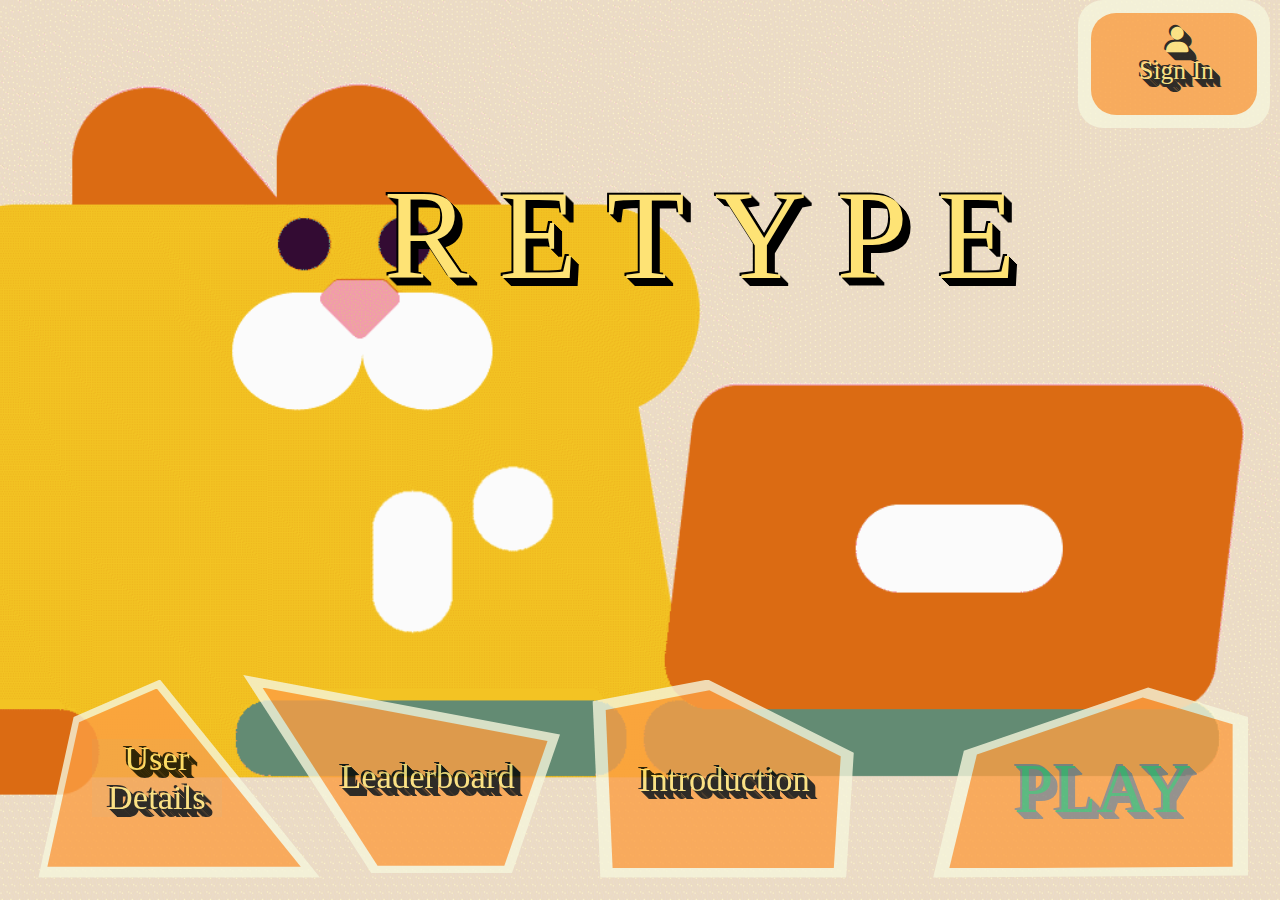
==== commit 5d857d75: "Server version" ====
--- a/Web/index.html
+++ b/Web/index.html
@@ -7,7 +7,7 @@
     <meta charset="UTF-8">
     <meta name="google-signin-client_id"
         content="975748479216-60enjv40f4i887qegvcnsi63bqigeveq.apps.googleusercontent.com">
-    <title>Title</title>
+    <title>ReType</title>
     <link rel="stylesheet" href="css/home.css">
     <script src="https://apis.google.com/js/platform.js" async defer></script>
     <link rel="stylesheet" href="https://cdnjs.cloudflare.com/ajax/libs/font-awesome/6.1.0/css/all.min.css" />
@@ -19,7 +19,9 @@
         <!--log in button start-->
         <div id="log_in_button_container">
             <div onclick="log_in_button()" class="button log_in_button" id="log_in_button">
-                <p id="log_in_typeface1"><i class="fa fa-user" aria-hidden="true"></i><br /><font style="font-family:STXingkai;">Sign In</font></p>
+                <p id="log_in_typeface1"><i class="fa fa-user" aria-hidden="true"></i><br/>
+                    Sign In
+                </p>
             </div>
         </div>
         <!--log in button end-->
@@ -27,7 +29,7 @@
         <!--log out button start-->
         <div id="log_out_button_container" style="display: none">
             <div onclick="log_out()" class="button log_out_button" id="log_out_button">
-                <p id="log_out_typeface1">Welcome !<br />
+                <p id="log_out_typeface1"><br/>
                 <p id="log_out_typeface2">Log Out</p>
                 </p>
             </div>
@@ -41,9 +43,9 @@
             <div class="login_modal-content">
                 <div class="login_form">
                     <!--input username in log in interface-->
-                    <input id="login-username" type="username" placeholder="Enter Username" name="uname" required>
+                    <input id="login-username" type="username" placeholder="Enter Username" name="uname" required autocomplete="off">
                     <!--input password in log in interface-->
-                    <input id="login-password" type="password" placeholder="Enter Password" name="psw" required>
+                    <input id="login-password" type="password" placeholder="Enter Password" name="psw" required autocomplete="off">
                     <!--log in button  in log in interface-->
                     <input class="btnlogin" id="btnlogin" type="button" value="Login" onclick="Login()">
                     <hr style="width: 95%;border-width:2px; margin-top: 20px;margin-left: 2%">
@@ -57,7 +59,7 @@
                     </div>
                 </div>
                 <div class="login_form">
-                <!--Out of the Log in button-->
+                    <!--Out of the Log in button-->
                     <button type="button"
                         onclick="document.getElementById('login_modal').style.display='none';document.getElementById('error_box').style.display='none'"
                         class="cancelbtn"></button>
@@ -66,7 +68,7 @@
                     style="padding-left: 50px; padding-bottom: 15px"></div>
             </div>
         </div>
-
+        <!--log in interface end-->
 
         <!--register interface start-->
         <div id="register_modal" class="register_modal">
@@ -74,14 +76,15 @@
             </div>
             <div class="register_modal-content">
                 <div class="register_form">
-                    <input id="register-username" type="username" placeholder="Enter Username" name="uname" required>
-                    <input id="register-password" type="password" placeholder="Enter Password" name="psw1" required>
-                    <input id="register-email" type="email" placeholder="Enter Email" required>
+                    <input id="register-username" type="username" placeholder="Enter Username" name="uname" required autocomplete="off">
+                    <input id="register-password" type="password" placeholder="Enter Password" name="psw1" required autocomplete="off">
+                    <input id="register-email" type="email" placeholder="Enter Email" required autocomplete="off">
                     <input id="code" type="button" class="code" onclick="verification()" style="vertical-align:middle"
                         value="Get Verification Code">
-                    <input id="register-verification" type="text" placeholder="Enter verification code" required>
+                    <input id="register-verification" type="text" placeholder="Enter verification code" required autocomplete="off">
                     <input class="btnregister" id="btnregister" type="button" value="Register" onclick="register()">
                 </div>
+                <!--close register interface-->
                 <div class="login_form">
                     <button type="button"
                         onclick="document.getElementById('register_modal').style.display='none';document.getElementById('error_box').style.display='none'"
@@ -89,7 +92,7 @@
                 </div>
             </div>
         </div>
-
+        <!--register interface end-->
 
         <!--leaderboard start-->
         <div id="leaderboard_page" class="leaderboard_page" style="display: none">
@@ -104,6 +107,7 @@
 
                 </tbody>
             </table>
+            <!--close leaderboard interface-->
             <button type="button" onclick="document.getElementById('leaderboard_page').style.display='none';"
                 class="cancelbtn"></button>
         </div>
@@ -111,10 +115,11 @@
 
         <!-- Edit User Profile Start-->
         <div id="user_modal" class="user_modal">
+            <div id="profile_picture" class="profile_picture"></div>
             <div class="user_modal-content">
                 <div class="register_form">
-                    <input id="username" type="username" placeholder="Change Username" name="uname">
-                    <input id="name" type="username" placeholder="Enter Name" name="name">
+                    <input id="username" type="username" name="username" readonly></input>
+                    <input id="name" type="name" placeholder="Enter Name" name="name" autocomplete="off">
                     <input id="DOB" type="date" placeholder="Enter Date of Birth">
                     <select id="gender" name="gender">
                         <option selected>Choose Gender</option>
@@ -126,8 +131,11 @@
                         <option value="Personal">Personal</option>
                         <option value="Eunuch">Eunuch</option>
                     </select>
-                    <input class="btnuser" id="btnuser" type="button" value="Submit" onclick="edit_profile()">
-                </div>
+                    <input id="change_pass" type="password" placeholder="Change Password" autocomplete="off" value="">
+
+                </div>
+                <!--change password element-->
+                <input class="btnuser" id="btnuser" type="button" value="Submit" onclick="edit_profile()">
                 <div class="login_form">
                     <button type="button"
                         onclick="document.getElementById('user_modal').style.display='none';document.getElementById('error_box').style.display='none'"
@@ -137,66 +145,87 @@
         </div>
         <!-- Edit User Profile End-->
 
-
         <!--game introduction start-->
         <div id="introduction_model" style="display: none">
+
             <div>
                 <button type="button" class="cancelbtn"
                     onclick="document.getElementById('introduction_model').style.display='none'"></button>
                 <h1>Introduction</h1>
             </div>
+
+            <!--content of introduction-->
             <div>
+                <!--about game-->
                 <section class="ac-container">
                     <div>
                         <input id="ac-1" name="accordion-1" type="radio" />
                         <label for="ac-1">&#10133 &nbsp;About Game</label>
                         <article class="ac-small" id="ac-small">
-                            <p>This game aims to develop a simple editing game that challenges users for fun and
-                                dynamics and helps them improve their proofreading abilities at the same time.
-                                Retype will challenge different users to improve their spelling and proofreading ability, timely correct mistakes,
-                                and to record errors so that they can be viewed multiple times.</p>
+                            <p>
+                                This game aims to develop a simple editing game that
+                                    challenges users for fun and
+                                    dynamics and helps them improve their proofreading skills at the same time.
+                                    ReType will challenge different users to improve their spelling and proofreading
+                                    ability, timely correct mistakes,
+                                    and to record errors so that they can be viewed multiple times.
+                            </p>
                         </article>
                     </div>
 
+                    <!--contact us-->
                     <div>
                         <input id="ac-2" name="accordion-1" type="radio" />
-                        <label for="ac-2">&#10133 &nbsp;Announcements</label>
+                        <label for="ac-2">&#10133 &nbsp;Contact Us</label>
                         <article class="ac-medium">
-                            <p>If you want to modify your personal information (1), view the leaderboards (2) or start the game (3), Please log in to your account first.<br><br>
-                                If you do not have an account, please click the Sign-in button to register an account</p>
+                            <p>
+                                If you have any enquiries or experiencing any
+                                issues, feel free to contact us at info@retype.com.
+                            </p>
                         </article>
                     </div>
 
+                    <!--How to play-->
                     <div>
                         <input id="ac-3" name="accordion-1" type="radio" />
-                        <label for="ac-3">&#10133 &nbsp;How to play</label>
+                        <label for="ac-3">&#10133 &nbsp;How to play?</label>
                         <article class="ac-large">
-                            <p> <1> Please choose the difficulty of the game you want to challenge and the theme of your favorite article.<br>
-                                <2> You need to find the wrong words in the article.<br>
-                                <3> Please enter the correct spelling of the wrong word in the input box.<br>
-                                <4> If you type the correct spelling and press enter on the keyboard , the wrong words in the article will be automatically corrected and highlighted in green.<br>
-                                <5> If you don't know any wrong words in the article, you can click the Hint button for help, which will highlight the wrong word in the article.
+                            <p>
+                                    <1> Please choose the difficulty of the game you want to challenge and the theme of
+                                        your favorite article.<br>
+                                        <2> You need to find the words with wrong spelling in the article.<br>
+                                            <3> Please enter the correct spelling in the input box.<br>
+                                                <4> If you type the correct spelling and press enter on the keyboard ,
+                                                    the wrong words in the article will be automatically corrected and
+                                                    highlighted in green.<br>
+                                                    <5> If you don't know any wrong words in the article, you can click
+                                                        the Hint button for help, which will highlight the wrong word in
+                                                        the article.
+
                             </p>
                         </article>
                     </div>
 
+                    <!--Scoring-->
                     <div>
                         <input id="ac-4" name="accordion-1" type="radio" />
-                        <label for="ac-4">&#10133 &nbsp;Score Changes</label>
+                        <label for="ac-4">&#10133 &nbsp;Scoring</label>
                         <article class="ac-large">
                             <p>
-                                <1> For Easy difficulty level:<br>
-                                &nbsp;&nbsp;&nbsp; (1) if you type the correct spelling of the wrong words, will +2;<br>
-                                &nbsp;&nbsp;&nbsp; (2) if you type the wrong spelling of the wrong words, will -2;<br>
-                                &nbsp;&nbsp;&nbsp; (3) if you clink Hint button to get help, will -1;<br><br>
-                                <2> For Normal difficulty level:<br>
-                                &nbsp;&nbsp;&nbsp; (1) if you type the correct spelling of the wrong words, will +3;<br>
-                                &nbsp;&nbsp;&nbsp; (2) if you type the wrong spelling of the wrong words, will -3;<br>
-                                &nbsp;&nbsp;&nbsp; (3) if you clink Hint button to get help, will -1;<br><br>
-                                <3> For Hard difficulty level:<br>
-                                &nbsp;&nbsp;&nbsp; (1) if you type the correct spelling of the wrong words, will +4;<br>
-                                &nbsp;&nbsp;&nbsp; (2) if you type the wrong spelling of the wrong words, will -4;<br>
-                                &nbsp;&nbsp;&nbsp; (3) if you clink Hint button to get help, will -1;
+
+                                    1: For Easy level:<br>
+                                    &nbsp;&nbsp;&nbsp; (1) if you type the correct answer, will +2 points;<br>
+                                    &nbsp;&nbsp;&nbsp; (2) if you type the wrong answer, will -2 points;<br>
+                                    &nbsp;&nbsp;&nbsp; (3) if you click Hint button to get help, will -1 point;<br><br>
+                                    2: For Normal level:<br>
+                                    &nbsp;&nbsp;&nbsp; (1) if you type the correct answer, will +3 points;<br>
+                                    &nbsp;&nbsp;&nbsp; (2) if you type the wrong answer, will -3 points;<br>
+                                    &nbsp;&nbsp;&nbsp; (3) if you click Hint button to get help, will -1 point;<br><br>
+                                    3: For Hard level:<br>
+                                    &nbsp;&nbsp;&nbsp; (1) if you type the correct answer, will +4 points;<br>
+                                    &nbsp;&nbsp;&nbsp; (2) if you type the wrong answer, will -4 points;<br>
+                                    &nbsp;&nbsp;&nbsp; (3) if you click Hint button to get help, will -1 point;
+
                             </p>
                         </article>
                     </div>
@@ -209,23 +238,34 @@
         <!--retype title start-->
         <div style="width: 100%;height: 40vh">
             <div class="word">
-                <span id="R"><font style="font-family:STHupo;">R</font></span>
-                <span id="E1"><font style="font-family:STHupo;">E</font></span>
-                <span id="T"><font style="font-family:STHupo;">T</font></span>
-                <span id="Y"><font style="font-family:STHupo;">Y</font></span>
-                <span id="P"><font style="font-family:STHupo;">P</font></span>
-                <span id="E2"><font style="font-family:STHupo;">E</font></span>
+                <span id="R">
+                    <font style="font-family: Comic Sans MS, Comic Sans, cursive;">R</font>
+                </span>
+                <span id="E1">
+                    <font style="font-family: Comic Sans MS, Comic Sans, cursive;">E</font>
+                </span>
+                <span id="T">
+                    <font style="font-family: Comic Sans MS, Comic Sans, cursive;">T</font>
+                </span>
+                <span id="Y">
+                    <font style="font-family: Comic Sans MS, Comic Sans, cursive;">Y</font>
+                </span>
+                <span id="P">
+                    <font style="font-family: Comic Sans MS, Comic Sans, cursive;">P</font>
+                </span>
+                <span id="E2">
+                    <font style="font-family: Comic Sans MS, Comic Sans, cursive;">E</font>
+                </span>
             </div>
 
             <!--prompt dialog box start-->
-            <div style="background-color: #2b2b36;width: 30%;height: 150px" id="error_box">
+            <div style="background-color: #2b2b36;width: 20%;height: 130px" id="error_box">
                 <button type="button" onclick="document.getElementById('error_box').style.display='none'"
                     id="error_button" class="error_button"></button>
                 <p id="error_text"></p>
             </div>
             <!--prompt dialog box end-->
         </div>
-
         <!--retype title end-->
 
         <!--four Button in bottom start-->
@@ -237,7 +277,9 @@
                     <div id="user_container" class="container">
                         <!--div before the button flips-->
                         <div id="user_front" class="front">
-                            <p id="user_typeface1" class="homepage_button_typeface1"><font style="font-family:STHupo;">User Details <br /></font></p>
+                            <p id="user_typeface1" class="homepage_button_typeface1">
+                                User Details<br/>
+                            </p>
                         </div>
                         <!--div after the button flips-->
                         <div id="user_back" class="back">
@@ -253,7 +295,9 @@
                     <div id="leaderboard_container" class="container">
                         <!--div before the button flips-->
                         <div id="leaderboard_front" class="front">
-                            <p id="leaderboard_typeface1" class="homepage_button_typeface1"><font style="font-family:STHupo;">Leaderboard<br /></font></p>
+                            <p id="leaderboard_typeface1" class="homepage_button_typeface1">
+                                Leaderboard<br/>
+                            </p>
                         </div>
                         <!--div after the button flips-->
                         <div id="leaderboard_back" class="back">
@@ -269,7 +313,9 @@
                     <div id="introduction_container" class="container">
                         <!--div before the button flips-->
                         <div id="introduction_front" class="front">
-                            <p id="introduction_typeface1" class="homepage_button_typeface1"><font style="font-family:STHupo;">Introduction</font></p>
+                            <p id="introduction_typeface1" class="homepage_button_typeface1">
+                                Introduction
+                            </p>
                         </div>
                         <!--div after the button flips-->
                         <div id="introduction_back" class="back">
@@ -303,137 +349,16 @@
     </div>
     <!--homepage end-->
 
-    <!--play choose difficulty interface start-->
-    <div id="difficult_page" style="display: none">
-        <!--back home page button start-->
-        <div class="homebtn-container">
-            <button class="backhome" onclick="BackToHome()">
-                <span class="text">Back to Homepage</span>
-                <div class="icon-container">
-                    <div class="icon icon--left">
-                        <svg>
-                            <use xlink:href="#arrow-right"></use>
-                        </svg>
-                    </div>
-                    <div class="icon icon--right">
-                        <svg>
-                            <use xlink:href="#arrow-right"></use>
-                        </svg>
-                    </div>
-                </div>
-            </button>
-        </div>
-        <svg style="display: none;">
-            <symbol id="arrow-right" viewBox="0 0 20 10">
-                <path d="M14.84 0l-1.08 1.06 3.3 3.2H0v1.49h17.05l-3.3 3.2L14.84 10 20 5l-5.16-5z"></path>
-            </symbol>
-        </svg>
-        <!--back home page button end-->
-
-        <!--three difficulty start-->
-        <div class="wrap">
-            <div class="cards_wrap" id="cards_wrap">
-
-                <!--easy start-->
-                <div class="item" id="i1"
-                    onclick="document.getElementById('i1').style.display='none';document.getElementById('b1').style.display='block'">
-                    Easy
-                </div>
-                <!--two theme in easy start-->
-                <div class="item" id="b1" style="display: none">
-                    <button type="button"
-                        onclick="document.getElementById('b1').style.display='none';document.getElementById('i1').style.display='block'"
-                        class="cancelbtn_play"></button>
-                    <p>Choose Theme</p>
-                    <a href="javascript:display_play('L','Inspirational')"
-                        onclick="document.getElementById('b1').style.display='none';document.getElementById('i1').style.display='block'">Inspirational</a>
-                    <a href="javascript:display_play('L','Sport')"
-                        onclick="document.getElementById('b1').style.display='none';document.getElementById('i1').style.display='block'">Sport</a>
-                </div>
-                <!--two theme in easy end-->
-                <!--easy end-->
-
-                <!--normal start-->
-                <div class="item" id="i2"
-                    onclick="document.getElementById('i2').style.display='none';document.getElementById('b2').style.display='block'">
-                    Normal</div>
-                <!--two theme in normal start-->
-                <div class="item" id="b2" style="display: none">
-                    <button type="button"
-                        onclick="document.getElementById('b2').style.display='none';document.getElementById('i2').style.display='block'"
-                        class="cancelbtn_play"></button>
-                    <p>Choose Style</p>
-                    <a href="javascript:display_play('M','Fiction')"
-                        onclick="document.getElementById('b2').style.display='none';document.getElementById('i2').style.display='block'">Fiction</a>
-                    <a href="javascript:display_play('M','Prose')"
-                        onclick="document.getElementById('b2').style.display='none';document.getElementById('i2').style.display='block'">Prose</a>
-                </div>
-                <!--two theme in normal end-->
-                <!--normal end-->
-
-                <!--hard start-->
-                <div class="item" id="i3"
-                    onclick="document.getElementById('i3').style.display='none';document.getElementById('b3').style.display='block'">
-                    Hard</div>
-                <!--two theme in hard start-->
-                <div class="item" id="b3" style="display: none">
-                    <button type="button"
-                        onclick="document.getElementById('b3').style.display='none';document.getElementById('i3').style.display='block'"
-                        class="cancelbtn_play"></button>
-                    <p>Choose Style</p>
-                    <a href="javascript:display_play('H','Fiction')"
-                        onclick="document.getElementById('b3').style.display='none';document.getElementById('i3').style.display='block'">Fiction</a>
-                    <a href="javascript:display_play('H','Academics')"
-                        onclick="document.getElementById('b3').style.display='none';document.getElementById('i3').style.display='block'">Academics</a>
-                </div>
-                <!--two theme in hard start-->
-                <!--hard end-->
-            </div>
-        </div>
-
-        <!--change difficulty level button start-->
-        <div style="margin-bottom: 50px"></div>
-        <div class="qiehuanbutton" style="text-align: center;width: 380px; "
-            onclick="document.getElementById( 'b1').style.display='none' ;document.getElementById( 'b2').style.display='none' ;document.getElementById( 'b3').style.display='none' ;document.getElementById(
-                        'i1').style.display='block' ;document.getElementById( 'i2').style.display='block' ;document.getElementById( 'i3').style.display='block'">
-            <!--            <div class="difficult_button " id="difficult_button1 " data-text="Change difficulty level " style="&#45;&#45;c:#1e90ff;display: block " onclick="change_difficult1() "></div>-->
-            <button class="difficult_button" id="difficult_button1" style="display: block" type="button"
-                onclick="change_difficult1()">Change difficulty level</button>
-            <button class="difficult_button" id="difficult_button2" type="button " style="display: none"
-                onclick="change_difficult2()">Change difficulty level</button>
-            <button class="difficult_button" id="difficult_button3" type="button " style="display: none"
-                onclick="change_difficult3()">Change difficulty level</button>
-        </div>
-        <!--change difficulty level button end-->
-        <!--        <div id="type_gif ">-->
-        <!--            <img src="images/type.gif ">-->
-        <!--        </div>-->
-    </div>
-    <!--play choose difficulty interface end-->
 
 
     <!--play main interface start-->
     <div id="play_homepage" style="display: none">
-        <!--display time start-->
-        <div id="time">
-            <p>
-                <!-- <span id="houer">00</span> :  -->
-                <span id="hour">00</span> :
-                <span id="minute">00</span> :
-                <span id="second">00</span>
-            </p>
-            <!--start time-->
-            <button id="btn1" onclick="time_start()">Start</button>
-            <!--reset time-->
-            <button id="reset" onclick="time_reset()">Reset</button>
-        </div>
-        <!--display time end-->
 
         <!--back home button in play main interface start-->
         <div class="homebtn-container_play">
             <div class="homebtn-container">
                 <button class="backhome" onclick="BackToHome()">
-                    <span class="text">Back to Homepage</span>
+                    <span class="text">Stop Game</span>
                     <div class="icon-container">
                         <div class="icon icon--left">
                             <svg>
@@ -449,7 +374,7 @@
                 </button>
             </div>
         </div>
-        <svg style="display: none;background-color: blueviolet">
+        <svg style="display: none;background-color: rgb(143, 17, 246)">
             <symbol id="arrow-right" viewBox="0 0 20 10">
                 <path d="M14.84 0l-1.08 1.06 3.3 3.2H0v1.49h17.05l-3.3 3.2L14.84 10 20 5l-5.16-5z"></path>
             </symbol>
@@ -458,56 +383,179 @@
 
         <!--left interface: article start-->
         <div class="play_left">
-            <div id="content">
-                <!--change background, font, font size start-->
-                <div class="adjust_text">
-                    <button class="adjust_text_button" onclick="change_background()">Background</button>
-                    <button class="adjust_text_button" onclick="change_font_family()">Font Family</button>
-                    <button class="adjust_text_button" onclick="change_font_size_big()">A+</button>
-                    <button class="adjust_text_button" onclick="change_font_size_small()">A-</button>
-                    <!-- <button class="adjust_text_button ">B</button>-->
-                </div>
-                <!--change background, font, font size end-->
-
-                <!-- article display start-->
-                <div id="text"></div>
-                <!-- article display end-->
+
+            <!--three different difficulty level button-->
+            <input class="variation1" id="i1" type="radio" value="1" name="border" checked="checked"
+                onclick="display_content_h3();document.getElementById('b1').style.display='block';document.getElementById('b2').style.display='none';document.getElementById('b3').style.display='none';document.getElementById('content_color').style.backgroundColor='#e2ba34'" />
+            <label for="i1"><span class="circle"></span></span><span style="font-size: 2vw">Easy</span></label>
+
+            <input class="variation" id="i2" type="radio" value="2" name="border"
+                onclick="display_content_h3();document.getElementById('b1').style.display='none';document.getElementById('b2').style.display='block';document.getElementById('b3').style.display='none';document.getElementById('content_color').style.backgroundColor='#e5a9a9'" />
+            <label for="i2"> <span class="circle"></span><span style="font-size: 2vw">Normal</span></label>
+
+            <input class="variation" id="i3" type="radio" value="3" name="border"
+                onclick="display_content_h3();document.getElementById('b1').style.display='none';document.getElementById('b2').style.display='none';document.getElementById('b3').style.display='block';document.getElementById('content_color').style.backgroundColor='#C6A477'" />
+            <label for="i3"><span class="circle"></span><span style="font-size: 2vw">Hard</span></label>
+
+            <!--two article theme button-->
+            <div class="folder">
+
+                <!--two article theme in easy level button-->
+                <div class="tabs" id="b1">
+                    <button class="tab" id="tab1"
+                        onclick="display_play('L','Inspirational');openTab(event);document.getElementById('content_color').style.backgroundColor='#e2ba34'">
+                        <div><span id="theme_1">Inspirational</span></div>
+                    </button>
+
+                    <button class="tab" id="tab2"
+                        onclick="display_play('L','Sport');openTab(event);document.getElementById('content_color').style.backgroundColor='#94c584'">
+                        <div><span id="theme_2">Sport</span></div>
+                    </button>
+                </div>
+
+                <!--two article theme in normal level button-->
+                <div class="tabs" id="b2" style="display: none">
+                    <button class="tab" id="tab3"
+                        onclick="display_play('M','Fiction');openTab(event);document.getElementById('content_color').style.backgroundColor='#e5a9a9'">
+                        <div><span id="theme_3">Fiction</span></div>
+                    </button>
+
+                    <button class="tab" id="tab4"
+                        onclick="display_play('M','Prose');openTab(event);document.getElementById('content_color').style.backgroundColor='#6cb6bb'">
+                        <div><span id="theme_4">Prose</span></div>
+                    </button>
+                </div>
+
+                <!--two article theme in hard level button-->
+                <div class="tabs" id="b3" style="display: none">
+                    <button class="tab" id="tab5"
+                        onclick="display_play('H','Fiction');openTab(event);document.getElementById('content_color').style.backgroundColor='#C6A477'">
+                        <div><span id="theme_5">Fiction</span></div>
+                    </button>
+
+                    <button class="tab" id="tab6"
+                        onclick="display_play('H','Academics');openTab(event);document.getElementById('content_color').style.backgroundColor='#9791A0'">
+                        <div><span id="theme_6">Academics</span></div>
+                    </button>
+                </div>
+
+                <!--display whole article box-->
+                <div class="content">
+                    <div class="content__inner" id="content_color">
+                        <!--article box-->
+                        <div id="text_box">
+                            <!--display image after click pause-->
+                            <img src="images/think.png" id="think" width="500px" height="100%"
+                                style="display: none;margin-left: auto;margin-right: auto;">
+                            <!--display image after finished game-->
+                            <img src="images/fireworks.gif" id="firework" width="98%" height="98%"
+                                style="display: none;margin-left: auto;margin-right: auto;">
+                            <div id="text" style="display: block;">
+                                <h2 id="text_h2" style="font-family: 'Papyrus';text-align: center;margin-top: 15%;line-height: 80px;word-spacing: 15px">
+                                    Please select the difficulty level and the theme of article first</h2>
+                            </div>
+
+                            <hr style="width: 99.6%;border-width:2px;margin-bottom: 2%;border-color: #3C3C3C">
+
+                            <!--four button below article-->
+                            <div class="adjust_text">
+                                <button class="adjust_text_button" onclick="change_background()"><p style="font-size: medium;">Background</p></button>
+                                <button class="adjust_text_button" onclick="change_font_family()"><p style="font-size: medium;">Font Family</p></button>
+                                <button class="adjust_text_button" onclick="change_font_size_big()"><p style="font-size: medium;">A+</p></button>
+                                <button class="adjust_text_button" onclick="change_font_size_small()"><p style="font-size: medium;">A-</p></button>
+                            </div>
+                        </div>
+                    </div>
+                </div>
             </div>
         </div>
         <!--left interface: article end-->
 
-        <!--right interface: user input, score, dictionary start-->
+
+        <!--right interface: timer, score, dictionary start-->
         <div class="play_right">
-            <!--            <input class="Hint" id="Hint" type="button" value="Hint" onclick="Hint()">-->
-            <div id="prompt_box" style="display: none">
-                Please press Enter when finished!
-                <div id="prompt_box_triangle">
-                </div>
-            </div>
-
-            <!--user input start-->
-            <div id="input">
-                <input id="user_input" oninput="input_reminder()" autocomplete="off">
-                <div class="Hint" id="Hint" value="Hint" onclick="Hint()">Hint</div>
-            </div>
-            <!--user input end-->
+            <!--display time-->
+            <div class="timer-group">
+                <div class="timer hour">
+                    <div class="hand"><span id="hand_span1"></span></div>
+                    <div class="hand"><span id="hand_span2"></span></div>
+                </div>
+                <div class="timer minute">
+                    <div class="hand"><span id="hand_span3"> </span></div>
+                    <div class="hand"><span id="hand_span4"></span></div>
+                </div>
+                <div class="timer second">
+                    <div class="hand"><span id="hand_span5"></span></div>
+                    <div class="hand"><span id="hand_span6"></span></div>
+                </div>
+                <div class="face">
+                    <p>
+                        <span id="minute">00</span>:
+                        <span id="second">00</span>
+                    </p>
+                    <!--start time-->
+                    <button id="btn1" onclick="pause_time()" style="display: none">Pause</button>
+                </div>
+
+            </div>
 
             <!--score, error start-->
+            <!--display animation of changing score-->
             <div id="play_score_container">
-                <div class="play_score_span1"></div>
+                <div id="score_animation_container" style="display: none">
+                    <table id="score_animation_table" style="width: 100%;height: 100%">
+                        <tr style="width: 100%;height: 100%">
+                            <td style="width: 50%;height: 100%">
+                                <div id="score_animation_thumb">
+                                </div>
+                            </td>
+                            <td style="width: 60%;height: 100%">
+                                <p id="score_animation_number">
+                                </p>
+                            </td>
+                        </tr>
+                    </table>
+                </div>
+
+                <!--display current score,error-->
                 <div id="play_score" data-text="score">
-                    <div id="current_score">
-                        Your Score:
-                        <p id="current_score_div"></p>
-                    </div>
-                    <div id="total_error">
-                        Total Error:
-                        <p id="total_error_div"></p>
-                    </div>
-                    <div id="remain_error">
-                        Remaining Errors:
-                        <p id="remain_error_div"></p>
-                    </div>
+                    <div id="play_score_table_container">
+                        <table id="play_score_table">
+                            <tr
+                                style="width: 100%;height: 25%;display: inline-table;border:rgb(18, 17, 17) solid 3px;background-color: rgb(18, 17, 17);opacity: 0.7;border-radius: 10px;">
+                                <td
+                                    style="width: 50%;height: 100%;vertical-align: center;font-size: 1.1vw;font-weight: bolder; color:white">
+                                    Your Score:
+                                </td>
+                                <td style="width: 50%;height: 100%; color:white" id="current_score_div">
+                                </td>
+                            </tr>
+
+                            <tr style="width: 100%;height: 3%;display: inline-table">
+                            </tr>
+
+                            <tr
+                                style="width: 100%;height: 25%;display:  inline-table;border:rgb(18, 17, 17) solid 3px;font-weight: bolder;background-color: rgb(18, 17, 17);opacity: 0.7;border-radius: 10px;">
+                                <td style="width: 50%;height: 100%;font-size: 1.1vw; color:white">
+                                    Remaining Errors:
+                                </td>
+                                <td id="remain_error_div" style="width: 50%;height: 100%; color:white">
+                                </td>
+                            </tr>
+                            <tr style="width: 100%;height: 3%;display: inline-table">
+                            </tr>
+
+                            <tr
+                                style="width: 100%;height: 25%;display:  inline-table;border:rgb(18, 17, 17) solid 3px;font-weight: bolder;background-color: rgb(18, 17, 17);opacity: 0.7;border-radius: 10px;">
+                                <td style="width: 50%;height: 100%;font-size: 1.1vw; color:white">
+                                    Total Errors:
+                                </td>
+                                <td id="total_error_div" style="width: 50%;height: 100%; color:white">
+                                </td>
+                            </tr>
+                        </table>
+                    </div>
+
                 </div>
             </div>
             <!--score, error end-->
@@ -515,10 +563,11 @@
             <!--dictionary start-->
             <div id="dictionaries">
                 <table style="width: 100%;height: 100%">
-                    <tr style="width: 100%;height: 30%;display: inline-block;background-color: blueviolet">
+                    <tr style="width: 100%;height: 30%;display: inline-block">
                         <td style="width:2%"></td>
                         <td style="width:50%">
-                            <input id="dictionaries_input" autocomplete="none" placeholder="It is Dictionary">
+                            <input id="dictionaries_input" autocomplete="none" placeholder="It is Dictionary"
+                                oninput="display_defintion()">
                         </td>
                         <td style="width:2%"></td>
                         <td style="width:20%">
@@ -532,27 +581,46 @@
                     </tr>
 
                     <tr
-                        style="width: 100%;height: 70%;background-color: aquamarine;border-radius: 15px;overflow: auto;display: inline-block">
-
-                        <td id="definition" style="width:100%;height:100%">
+                        style="width: 100%;height: 65%;border-radius: 15px;overflow: auto;display: inline-block;margin-top: 1%">
+                        <td id="definition" style="width:100%;height:95%">
                             <h3 id="definition_h3">Definition</h3>
                         </td>
                     </tr>
-                    <!--                    <tr style="width: 100%;height: 35%;display: inline-block;background-color: blueviolet">-->
-                    <!--                        <td>-->
-                    <!--                            Example:-->
-                    <!--                            <span id="example"></span>-->
-                    <!--                        </td>-->
-                    <!--                    </tr>-->
                 </table>
             </div>
             <!--dictionary end-->
         </div>
-        <!--right interface: user input, score, dictionary start-->
+        <!--right interface: score, dictionary end-->
+
+        <!--input box and prompt start-->
+        <div id="play_bottom" style="display: none">
+            <table style="width: 100%;height: 100%">
+                <tr style="width: 100%;height: 100%">
+                    <!--display prompt-->
+                    <td style="width: 25%;margin-right: 5%;height: 100%">
+                        <div id="prompt_box" style="display: none">
+                            <img style="width: 100%;height: 100%" src="images/prompt.png">
+
+                        </div>
+                    </td>
+
+                    <!--user input start-->
+                    <td style="width: 70%">
+                        <div id="input_container">
+                            <input id="user_input" oninput="input_reminder()" placeholder="Please type the correct spelling here" autocomplete="off">
+                            <div class="Hint" id="Hint" value="Hint" onclick="Hint()">
+                                Hint</div>
+                        </div>
+                    </td>
+                    <!--user input end-->
+                </tr>
+            </table>
+        </div>
+        <!--input box and prompt end-->
     </div>
     <!--play main interface end-->
 
     <script src="js/home.js"></script>
 </body>
 
-</html>
+</html>--- a/Web/css/home.css
+++ b/Web/css/home.css
@@ -1,36 +1,29 @@
-
 /*homepage start*/
 #first_page {
-    background-image: url("../images/homepage.jpg");
+    background-image: url("../images/hh.gif");
     background-repeat: no-repeat;
     background-position: center 0;
     background-size: cover;
     min-height: 98vh;
 }
-
 #home_page {
     width: 100%;
     height: 25vh;
     position: fixed;
     bottom: 0%;
 }
-
-
 /* homepage button font size style*/
-
 .homepage_button_typeface1 {
     font-size: 2.7vw;
     word-break: break-word;
     color: #fee375;
     text-shadow: -2px -2px black, 1px 1px black, 2px 2px black, 3px 3px black, 4px 4px black, 5px 5px black, 6px 6px black, 7px 7px black, 8px 8px black;
 }
-
 .homepage_button_typeface2 {
     word-break: break-word;
     color: lightcoral;
     text-shadow: -2px -2px gray, 1px 1px gray, 2px 2px gray, 3px 3px gray, 4px 4px gray, 5px 5px gray, 6px 6px gray, 7px 7px gray;
 }
-
 #home_page_bottom_button {
     opacity: 0.9;
 }
@@ -54,7 +47,7 @@
     height: 90%;
     margin-left: 1vw;
     margin-top: 1vh;
-    background: peru;
+    background: rgb(251, 159, 68);
     clip-path: polygon(50% 0%, 100% 100%, 12% 100%, 23% 19%);
     position: absolute;
     align-items: center;
@@ -62,7 +55,7 @@
 }
 #user_typeface1,
 #user_typeface3 {
-    background: peru;
+    background: rgb(244, 161, 77);
     margin: 0 auto;
     width: 45%;
 }
@@ -86,20 +79,21 @@
     height: 90%;
     margin-left: 1.5vw;
     margin-top: 1.4vh;
-    background: peru;
+    background: rgb(251, 159, 68);
     clip-path: polygon(99% 30%, 84% 100%, 40% 100%, 0 0%);
     position: absolute;
     align-items: center;
     display: flex;
 }
 #leaderboard_typeface1 {
-    background: peru;
-    padding-left: 4.7vw;
+    background: rgb(251, 159, 68);
+    padding-left: 27%;
     width: 100%;
 }
 #leaderboard_typeface2 {
     background: peru;
-    padding-left: 9.5vw;
+    padding-left: 45%;
+    padding-top: 5%;
     width: 55%;
 }
 /*leaderboard button end*/
@@ -127,16 +121,16 @@
     position: absolute;
     align-items: center;
     display: flex;
-    background: peru;
+    background: rgb(251, 159, 68);
     clip-path: polygon(46% 0%, 84% 37%, 82% 100%, 18% 100%, 16% 11%);
 }
 #introduction_typeface1 {
-    background: peru;
+    background: rgb(251, 159, 68);
     padding-left: 5.5vw;
     width: 60%;
 }
 #introduction_typeface2 {
-    background: peru;
+    background: rgb(251, 159, 68);
     padding-left: 5.5vw;
     width: 55%;
 }
@@ -165,26 +159,29 @@
     position: absolute;
     align-items: center;
     display: flex;
-    background: peru;
+    background: rgb(251, 159, 68);
     clip-path: polygon(74% 4%, 100% 19%, 100% 99%, 18% 100%, 26% 36%);
 }
 #play_typeface1 {
-    background: peru;
-    padding-left: 10vw;
+    background: rgb(251, 159, 68);
+    padding-left: 35%;
     width: 55%;
+    padding-top: 5%;
     font-size: 5.5vw;
     word-break: break-word;
     color: mediumseagreen;
     text-shadow: -2px -2px gray, 1px 1px gray, 2px 2px gray, 3px 3px gray, 4px 4px gray, 5px 5px gray, 6px 6px gray, 7px 7px gray;
 }
 #play_typeface2 {
-    padding-left: 10vw;
+    padding-left: 35%;
     width: 55%;
+    padding-top: 5%;
     word-break: break-word;
     color: mediumseagreen;
     text-shadow: -2px -2px gray, 1px 1px gray, 2px 2px gray, 3px 3px gray, 4px 4px gray, 5px 5px gray, 6px 6px gray, 7px 7px gray;
 }
 /*play button start*/
+
 
 /*3D card flip for four button in homepage animation start*/
 .container {
@@ -226,10 +223,10 @@
     /*animation: move 2s 2;*/
     opacity: 0.8;
 }
+
 #log_in_button:active {
     background: beige;
 }
-
 #log_out_button:active {
     background: beige;
 }
@@ -241,7 +238,7 @@
     margin-top: 1vw;
     margin-left: 1vw;
     border-radius: 25px;
-    background: peru;
+    background: rgb(251, 159, 68);
     text-align: center;
     position: relative;
 }
@@ -256,7 +253,6 @@
     color: #fee375;
     text-shadow: -2px -2px black, 1px 1px black, 2px 2px black, 3px 3px black, 4px 4px black, 5px 5px black, 6px 6px black, 7px 7px black, 8px 8px black;
 }
-/*login end*/
 #log_out_typeface1 {
     text-align: center;
     margin-top: 1vw;
@@ -273,13 +269,14 @@
     color: white;
     text-shadow: -2px -2px black, 1px 1px black, 2px 2px black, 3px 3px black, 4px 4px black, 5px 5px black, 6px 6px black, 7px 7px black, 8px 8px black;
 }
-#register_button:hover{
+#register_button:hover {
     opacity: 0.5;
     transition: 1s all;
     -webkit-transition: 1s all;
     -moz-transition: 1s all;
     -o-transition: 1s all;
 }
+/*login end*/
 
 
 /*retype title start*/
@@ -300,7 +297,6 @@
     font-size: 10vw;
     margin-right: 2vw;
 }
-
 #R {
     animation: left_r 2.5s 2 ease-out;
     transform-origin: 0% 100% 1vw;
@@ -309,14 +305,15 @@
     0% {
         transform: rotate(0deg);
     }
+
     50% {
         transform: rotate(-30deg);
     }
+
     100% {
         transform: rotate(0deg);
     }
 }
-
 #E1 {
     animation: jump_e1 2s 2 ease-in-out;
     transform-origin: bottom;
@@ -325,14 +322,15 @@
     25% {
         transform: scale(1.5, 0.5);
     }
+
     50% {
         transform: translate(0, -50px);
     }
+
     100% {
         transform: translate(0, 0);
     }
 }
-
 #T {
     animation: down_t 2s 2 ease-out;
     transform-origin: top;
@@ -341,14 +339,15 @@
     25% {
         transform: scale(1.5, 0.5);
     }
+
     50% {
         transform: translate(0, 50px);
     }
+
     100% {
         transform: translate(0, 0);
     }
 }
-
 #Y {
     animation: rotate_y 2s 2 ease-out;
 }
@@ -356,9 +355,11 @@
     20% {
         transform: rotateY(90deg);
     }
+
     50% {
         transform: rotateY(180deg);
     }
+
     100% {
         transform: rotateY(360deg);
     }
@@ -371,14 +372,15 @@
     20% {
         transform: rotateZ(90deg);
     }
+
     50% {
         transform: rotateZ(180deg);
     }
+
     100% {
         transform: rotateZ(360deg);
     }
 }
-
 #E2 {
     animation: right_r 2.5s 2 ease-out;
     transform-origin: 0% 100% 1vw;
@@ -387,9 +389,11 @@
     0% {
         transform: rotate(0deg);
     }
+
     50% {
         transform: rotate(30deg);
     }
+
     100% {
         transform: rotate(0deg);
     }
@@ -397,10 +401,10 @@
 /*retype title end*/
 
 
-/*login*/
+/*login interface,register interface, user detail interface*/
 .login_modal,
 .register_modal,
-.user_modal{
+.user_modal {
     z-index: 1;
     left: 38%;
     top: 5%;
@@ -421,7 +425,8 @@
     float: left;
 }
 
-/*leaderboard interface*/
+
+/*leaderboard interface start*/
 .leaderboard_page {
     z-index: 1;
     /*margin: 0 auto;*/
@@ -430,18 +435,17 @@
     position: absolute;
     display: flex;
     left: 35%;
-    right:35%;
+    right: 35%;
     top: 5%;
     width: auto;
     height: auto;
     overflow: auto;
     animation: jumpdown 1s ease-out;
-    max-height:800px ;
+    max-height: 800px;
     perspective: 400px;
     transform-style: preserve-3d;
     box-shadow: 0 7px 20px #242424;
 }
-
 .leaderboard_page h1 {
     margin: 0;
     text-align: center;
@@ -452,7 +456,6 @@
     border-radius: 10px 10px 0 0;
 
 }
-
 .leaderboard_page th {
     margin: 0;
     text-align: center;
@@ -462,7 +465,7 @@
     padding: 2%;
     border-radius: 10px 10px 0 0;
 }
-#ranktable{
+#ranktable {
     width: 100%;
     height: auto;
 }
@@ -482,8 +485,9 @@
 }
 /*leaderboard interface end*/
 
+
 /*game introduction start*/
-#introduction_model{
+#introduction_model {
     z-index: 1;
     left: 30%;
     top: 5%;
@@ -492,8 +496,6 @@
     overflow: auto;
     background: linear-gradient(#555, #222);
     position: absolute;
-    /*display: block;*/
-    /*margin: 3% auto 0 auto;*/
     text-align: center;
     border-radius: 20px;
     -webkit-border-radius: 15px;
@@ -515,13 +517,13 @@
     padding: 1rem;
     border-radius: 10px 10px 0 0;
 }
-.ac-container{
+.ac-container {
     width: 100%;
     /*margin: 10px auto 30px auto;*/
     text-align: left;
     height: 100%;
 }
-.ac-container label{
+.ac-container label {
     padding: 2%;
     position: relative;
     z-index: 10;
@@ -530,25 +532,25 @@
     color: #e1e1e1;
     line-height: 40px;
     font-size: 19px;
-    border-bottom:2px solid black;
-    border-top:2px solid black;
+    border-bottom: 2px solid black;
+    border-top: 2px solid black;
     background: linear-gradient(#555, #222);
     text-align: left;
 }
-.ac-container label:hover{
+.ac-container label:hover {
     background: slategrey;
 }
-.ac-container input:checked + label,
-.ac-container input:checked + label:hover{
-    background: slategrey;
+.ac-container input:checked+label,
+.ac-container input:checked+label:hover {
+    background: rgba(0, 0, 0, 0);
     /*color: #3d7489;*/
-    text-shadow: 0px 1px 1px rgba(255,255,255, 0.6);
+    text-shadow: 0px 1px 1px rgba(255, 255, 255, 0.6);
     box-shadow:
-            0px 0px 0px 1px rgba(155,155,155,0.3),
-            0px 2px 2px rgba(0,0,0,0.1);
+        0px 0px 0px 1px rgba(155, 155, 155, 0.3),
+        0px 2px 2px rgba(0, 0, 0, 0.1);
 }
 .ac-container label:hover:after,
-.ac-container input:checked + label:hover:after{
+.ac-container input:checked+label:hover:after {
     content: '';
     position: absolute;
     width: 24px;
@@ -556,12 +558,11 @@
     right: 13px;
     top: 7px;
 }
-
-.ac-container input{
+.ac-container input {
     display: none;
 }
-.ac-container article{
-    background: lightskyblue;
+.ac-container article {
+    background: rgb(251, 159, 68);
     margin-top: 2px;
     overflow: auto;
     height: 0;
@@ -572,32 +573,33 @@
     -o-transition: height 0.3s ease-in-out, box-shadow 0.6s linear;
     -ms-transition: height 0.3s ease-in-out, box-shadow 0.6s linear;
     transition: height 0.3s ease-in-out, box-shadow 0.6s linear;
-}
-.ac-container article p{
+    opacity: 0.8;
+}
+.ac-container article p {
     line-height: 30px;
-    font-size:16px;
+    font-size: 16px;
     padding: 3%;
 }
-.ac-container input:checked ~ article{
+.ac-container input:checked~article {
     -webkit-transition: height 0.5s ease-in-out, box-shadow 0.1s linear;
     -moz-transition: height 0.5s ease-in-out, box-shadow 0.1s linear;
     -o-transition: height 0.5s ease-in-out, box-shadow 0.1s linear;
     -ms-transition: height 0.5s ease-in-out, box-shadow 0.1s linear;
     transition: height 0.5s ease-in-out, box-shadow 0.1s linear;
-    box-shadow: 0px 0px 0px 1px rgba(155,155,155,0.3);
-}
-.ac-container input:checked ~ article.ac-small{
+    box-shadow: 0px 0px 0px 1px rgba(155, 155, 155, 0.3);
+}
+.ac-container input:checked~article.ac-small {
     height: 200px;
 }
-.ac-container input:checked ~ article.ac-medium{
+
+.ac-container input:checked~article.ac-medium {
     height: 200px;
 }
-.ac-container input:checked ~ article.ac-large{
+
+.ac-container input:checked~article.ac-large {
     height: 200px;
 }
 /*game introduction end*/
-
-
 
 
 /*owl in log in, register start*/
@@ -606,6 +608,12 @@
     width: 100%;
     height: 150px;
     /*padding-bottom: 10px;*/
+}
+.profile_picture {
+    background: url(../images/pp.png) no-repeat center;
+    background-size: 5em;
+    width: 100%;
+    height: 100px;
 }
 /*owl in log in, register end*/
 
@@ -621,8 +629,8 @@
     border-radius: 10px;
     opacity: 0.98;
     display: none;
-}
-
+
+}
 .error_button {
     background: url('../images/close.png') no-repeat center papayawhip;
     background-size: 30px;
@@ -631,51 +639,54 @@
     float: right;
     border-radius: 15px;
 }
-
 #error_text {
     width: 80%;
     height: 90%;
     text-align: left;
     margin-top: 0px;
-    margin-left: 9%;
-    padding-top: 11%;
+    margin-left: 15%;
+    padding-top: 12%;
     font-size: 20px;
     word-break: break-word;
     color: #fee375;
     text-shadow: -2px -2px black, 1px 1px black, 2px 2px black, 3px 3px black, 4px 4px black, 5px 5px black, 6px 6px black, 7px 7px black, 8px 8px black;
 }
-
 @keyframes fade_in {
     0% {
         opacity: 0;
         transform: scale(0.0, 0.0);
     }
+
     25% {
         opacity: 0.5;
     }
+
     75% {
         opacity: 0.8;
     }
+
     100% {
         opacity: 1;
         transform: scale(1, 1);
     }
 }
-
 @keyframes jumpdown {
     0% {
         transform: translate(0, -100px);
     }
+
     50% {
         transform: translate(0, 50px);
     }
+
     100% {
         transform: translate(0, 0);
     }
 }
-/*prompt dialog box in log in interface and register interface start*/
-
-/* user input in log in, register interface start*/
+/*prompt dialog box in log in interface and register interface end*/
+
+
+/* user input in log in, register, user detail interface start */
 input[type="username"] {
     width: 70%;
     padding: 1em 2em 1em 3em;
@@ -687,7 +698,7 @@
     font-weight: 100;
     border-bottom: 1px solid #484856;
 }
-input[type="date"] {
+input[type="password"]{
     width: 70%;
     padding: 1em 2em 1em 3em;
     color: #9199aa;
@@ -696,15 +707,29 @@
     background: url(../images/key.png) no-repeat 10px 23px;
     border: none;
     font-weight: 100;
-    border-bottom: 1px solid #202023;
-}
-select[name="gender"] {
+    border-bottom: 1px solid #484856;
+}
+input[type="date"] {
     width: 70%;
     padding: 1em 2em 1em 3em;
     color: #9199aa;
     font-size: 18px;
     outline: none;
-    background: url(../images/key.png) no-repeat 10px 23px;
+    background: url(../images/DOB.png) no-repeat 10px 23px;
+    border: none;
+    font-weight: 100;
+    border-bottom: 1px solid #202023;
+}
+input[type="date"]::-webkit-calendar-picker-indicator {
+    filter: invert(1);
+}
+select[name="gender"] {
+    width: 86%;
+    padding: 1em 2em 1em 3em;
+    color: #9199aa;
+    font-size: 18px;
+    outline: none;
+    background: url(../images/gender.png) no-repeat 10px 23px;
     border: none;
     font-weight: 100;
     border-bottom: 1px solid #202023;
@@ -721,7 +746,17 @@
     border-bottom: 1px solid #484856;
     margin-bottom: 3em;
 }
-
+input[name="name"] {
+    width: 70%;
+    padding: 1em 2em 1em 3em;
+    color: #9199aa;
+    font-size: 18px;
+    outline: none;
+    background: url(../images/name.png) no-repeat 10px 15px;
+    border: none;
+    font-weight: 100;
+    border-bottom: 1px solid #484856;
+}
 input[name="psw1"] {
     width: 70%;
     padding: 1em 2em 1em 3em;
@@ -733,7 +768,6 @@
     font-weight: 100;
     border-bottom: 1px solid #484856;
 }
-
 input[type="email"] {
     width: 70%;
     padding: 1em 2em 1em 3em;
@@ -745,20 +779,32 @@
     font-weight: 100;
     border-bottom: 1px solid #484856;
 }
-
 input[type="text"] {
     width: 70%;
     padding: 1em 2em 1em 3em;
     color: #dd3e3e;
     font-size: 18px;
     outline: none;
-    background: url(../images/key.png) no-repeat 10px 23px;
+    background: url(../images/VC.png) no-repeat 10px 23px;
     border: none;
     font-weight: 100;
     border-bottom: 1px solid #484856;
     margin-bottom: 3em;
 }
-/* user input in log in, register interface start*/
+input[type="radio"] {
+    appearance: none;
+	width: 20px;
+	height: 20px;
+	border: 1px solid #555555;
+	border-radius: 50%;
+	background-clip: content-box;
+	padding: 3px;
+}
+input[type="radio"]:checked {
+	background-color: #f19b50;
+}
+/* user input in log in, register, user detail interface end*/
+
 
 /*the button in log in interface start*/
 .btnlogin {
@@ -770,16 +816,8 @@
     width: 95%;
     padding: 18px 0;
     border-radius: 15px;
-    /*-webkit-border-bottom-left-radius: 15px;*/
-    /*-moz-border-bottom-left-radius: 15px;*/
-    /*-o-border-bottom-left-radius: 15px;*/
-    /*border-bottom-right-radius: 15px;*/
-    /*-webkit-border-bottom-right-radius: 15px;*/
-    /*-moz-border-bottom-right-radius: 15px;*/
-    /*-o-border-bottom-right-radius: 15px;*/
     cursor: pointer;
 }
-
 .btnlogin:hover {
     opacity: 0.5;
     border-bottom-left-radius: 15px;
@@ -799,7 +837,8 @@
 
 
 /*button in register start*/
-.btnregister {
+.btnregister,
+.btnuser {
     font-size: 30px;
     color: #fff;
     outline: none;
@@ -808,18 +847,11 @@
     width: 95%;
     padding: 18px 0;
     border-radius: 15px;
-    /*-webkit-border-bottom-left-radius: 15px;*/
-    /*-moz-border-bottom-left-radius: 15px;*/
-    /*-o-border-bottom-left-radius: 15px;*/
-    /*border-bottom-right-radius: 15px;*/
-    /*-webkit-border-bottom-right-radius: 15px;*/
-    /*-moz-border-bottom-right-radius: 15px;*/
-    /*-o-border-bottom-right-radius: 15px;*/
     cursor: pointer;
     margin-bottom: 20px;
 }
-
-.btnregister:hover {
+.btnregister:hover,
+.btnuser:hover {
     opacity: 0.5;
     border-bottom-left-radius: 15px;
     -webkit-border-bottom-left-radius: 15px;
@@ -836,6 +868,7 @@
 }
 /*button in register end*/
 
+
 /*cancle button in top left for all interface start*/
 .cancelbtn {
     background: url('../images/close.png') no-repeat center papayawhip;
@@ -851,24 +884,29 @@
     -moz-transition: color 0.2s ease-in-out;
     -o-transition: color 0.2s ease-in-out;
     transition: color 0.2s ease-in-out;
-
-}
-.cancelbtn:hover,.cancelbtn_play:hover{
+}
+.cancelbtn:hover,
+.cancelbtn_play:hover {
     animation: adjust_button 2s cubic-bezier(0.455, 0.030, 0.515, 0.955) both infinite;
 }
-    /*--/close--*/
+/*--/close--*/
+
 /*cancle button in top left for all interface end*/
-
 .code {
     font-size: 18px;
     width: 70%;
     padding: 1em 2em 1em 3em;
 }
-
 .code:hover {
     background: #F6F9FE;
     color: #174ea6;
 }
+/*homepage end*/
+
+
+
+
+
 
 
 /*play difficulty start*/
@@ -876,272 +914,10 @@
     padding: 0;
     margin: 0;
 }
-
 body,
 html {
     height: 100%;
     width: 100%;
-}
-
-#difficult_page {
-    display: flex;
-    justify-content: center;
-    align-items: center;
-    overflow: hidden;
-    background: #336699;
-    /*position: absolute;*/
-    /*top: 0;*/
-    /*bottom: 0;*/
-    min-width: 100%;
-    min-height: 100%;
-    border-bottom-right-radius: 35%;
-    border-top-left-radius: 15%;
-}
-
-/*three difficulty*/
-.wrap {
-    position: relative;
-    /*background: #FFE4B5;*/
-    height: 250px;
-    width: 380px;
-    justify-content: center;
-    align-items: center;
-    /*flex-wrap: wrap;*/
-    perspective: 900px;
-    margin-top: 230px;
-    margin-left: 39%;
-    margin-right: 20%;
-}
-
-.cards_wrap {
-    position: absolute;
-    width: 100%;
-    height: 100%;
-    transform-style: preserve-3d;
-    transform: rotateY(0) translateZ(-700px);
-    justify-content: center;
-    align-items: center;
-}
-
-.cards_wrap_1 {
-    position: absolute;
-    width: 100%;
-    height: 100%;
-    transform-style: preserve-3d;
-    transform: rotateY(0) translateZ(-700px);
-    animation: rotate 1s;
-    justify-content: center;
-    align-items: center;
-    animation-fill-mode: forwards;
-}
-
-.cards_wrap_2 {
-    position: absolute;
-    width: 100%;
-    height: 100%;
-    transform-style: preserve-3d;
-    transform: rotateY(0) translateZ(-700px);
-    animation: rotate2 1s;
-    justify-content: center;
-    align-items: center;
-    animation-fill-mode: forwards;
-}
-
-.cards_wrap_3 {
-    position: absolute;
-    width: 100%;
-    height: 100%;
-    transform-style: preserve-3d;
-    transform: rotateY(0) translateZ(-700px);
-    animation: rotate3 1s;
-    justify-content: center;
-    align-items: center;
-    animation-fill-mode: forwards;
-}
-
-.item {
-    border: 1px solid #ccc;
-    align-items: center;
-    justify-content: center;
-    text-align: center;
-    font-size: 4rem;
-    font-weight: bold;
-    position: absolute;
-    left: 0;
-    top: 0;
-    right: 0;
-    bottom: 0;
-    width: 100%;
-    height: 100%;
-    display: flex;
-    cursor: pointer;
-}
-/*easy*/
-#i1 {
-    background: url(../images/bg2.png) no-repeat top center;
-    background-size: cover;
-    opacity: 0.7;
-    transform: rotateY(0) translateZ(700px);
-}
-/*two theme in easy*/
-#b1 {
-    opacity: 0.7;
-    transform: rotateY(0deg) translateZ(700px);
-    background-color: chocolate;
-    animation: fade_in_style_b1 0.5s cubic-bezier(0.175, 0.885, 0.320, 1.275) both;
-}
-@keyframes fade_in_style_b1 {
-    0% {
-        -webkit-transform: rotateX(-100deg);
-        transform: rotateX(-100deg);
-        -webkit-transform-origin: top;
-        transform-origin: top;
-        opacity: 0;
-    }
-    100% {
-        -webkit-transform: rotateX(0deg);
-        transform: rotateY(0deg) translateZ(700px);
-        -webkit-transform-origin: top;
-        transform-origin: top;
-        opacity: 1;
-    }
-}
-#b1 p {
-    font-size: 40px;
-    padding-top: 15%;
-}
-#b1 a {
-    font-size: 30px;
-}
-
-/*normal*/
-#i2 {
-    background: url(../images/bg1.png) no-repeat top center;
-    background-size: cover;
-    opacity: 0.7;
-    transform: rotateY(120deg) translateZ(700px);
-}
-/*two theme in normal*/
-#b2 {
-    opacity: 0.7;
-    transform: rotateY(120deg) translateZ(700px);
-    background-color: chocolate;
-    animation: fade_in_style_b2 0.5s cubic-bezier(0.175, 0.885, 0.320, 1.275) both;
-}
-@keyframes fade_in_style_b2 {
-    0% {
-        -webkit-transform: rotateX(-100deg);
-        transform: rotateX(-100deg);
-        -webkit-transform-origin: top;
-        transform-origin: top;
-        opacity: 0;
-    }
-    100% {
-        -webkit-transform: rotateX(0deg);
-        transform: rotateY(120deg) translateZ(700px);
-        -webkit-transform-origin: top;
-        transform-origin: top;
-        opacity: 1;
-    }
-}
-#b2 p {
-    font-size: 40px;
-    padding-top: 15%;
-}
-#b2 a {
-    font-size: 30px;
-}
-
-/*hard*/
-#i3 {
-    background: url(../images/bg3.png) no-repeat top center;
-    background-size: cover;
-    opacity: 0.7;
-    transform: rotateY(240deg) translateZ(700px);
-}
-/*two theme in hard*/
-#b3 {
-    opacity: 0.7;
-    transform: rotateY(240deg) translateZ(700px);
-    background-color: chocolate;
-    animation: fade_in_style_b3 0.5s cubic-bezier(0.175, 0.885, 0.320, 1.275) both;
-}
-@keyframes fade_in_style_b3 {
-    0% {
-        -webkit-transform: rotateX(-100deg);
-        transform: rotateX(-100deg);
-        -webkit-transform-origin: top;
-        transform-origin: top;
-        opacity: 0;
-    }
-    100% {
-        -webkit-transform: rotateX(0deg);
-        transform: rotateY(240deg) translateZ(700px);
-        -webkit-transform-origin: top;
-        transform-origin: top;
-        opacity: 1;
-    }
-}
-#b3 p {
-    font-size: 40px;
-    padding-top: 15%;
-}
-#b3 a {
-    font-size: 30px;
-}
-
-/*change difficult button*/
-.difficult_button {
-    font-size: 45px;
-    outline: none;
-    border: none;
-    /*background: burlywood;*/
-    width: 70vw;
-    padding: 15px 0;
-    border-radius: 15px;
-    cursor: pointer;
-    background: burlywood;
-    color: #fee375;
-    text-shadow: -1px -1px black, 1px 1px black, 2px 2px black, 3px 3px black, 4px 4px black, 5px 5px black;
-    font-weight: bold;
-    font-style: italic;
-    margin-left: 60%;
-}
-
-.difficult_button:hover {
-    background-image: linear-gradient(to left, #03a9f4, #f441a5, rgb(124, 241, 241), #e3a5f0, #03a9f4);
-    background-size: 400%;
-    animation: run 4s linear 0s infinite;
-}
-@keyframes run {
-    100% {
-        background-position: 400% 0px;
-    }
-}
-
-@keyframes rotate {
-    0% {
-        transform: translateZ(-700px) rotateY(0);
-    }
-    100% {
-        transform: translateZ(-700px) rotateY(-120deg);
-    }
-}
-@keyframes rotate2 {
-    0% {
-        transform: translateZ(-700px) rotateY(-120deg);
-    }
-    100% {
-        transform: translateZ(-700px) rotateY(-240deg);
-    }
-}
-@keyframes rotate3 {
-    0% {
-        transform: translateZ(-700px) rotateY(-240deg);
-    }
-    100% {
-        transform: translateZ(-700px) rotateY(-360deg);
-    }
 }
 
 /*cancel button in theme interface*/
@@ -1161,6 +937,7 @@
     transition: color 0.2s ease-in-out;
 }
 
+
 /*back home button in difficulty interface*/
 .homebtn-container {
     width: 100%;
@@ -1175,10 +952,10 @@
     --bg: #fc6100;
 }
 .backhome {
-    right: 20px;
-    top: 10px;
-    --width: 200px;
-    --height: 60px;
+    right: 10px;
+    top: 20px;
+    --width: 150px;
+    --height: 5vh;
     border: 0;
     position: fixed;
     min-width: var(--width);
@@ -1205,7 +982,7 @@
     position: relative;
     width: var(--icon-size);
     height: var(--icon-size);
-    margin-left: 15px;
+    margin-left: 15%;
     transition: transform 500ms ease;
 }
 .backhome .icon-container .icon {
@@ -1217,7 +994,7 @@
     transition: transform 500ms ease, opacity 250ms ease;
 }
 .backhome .icon-container .icon--left {
-    transform: translateX(-200%);
+    transform: translateX(-100%);
     opacity: 0;
 }
 .backhome .icon-container .icon svg {
@@ -1238,7 +1015,7 @@
     transition: transform 500ms ease;
 }
 .backhome:hover::after {
-    transform: translateX(70%);
+    transform: translateX(68%);
 }
 .backhome:hover .icon-container {
     transform: translateX(40%);
@@ -1248,114 +1025,382 @@
     opacity: 1;
 }
 .backhome:hover .icon-container .icon--right {
-    transform: translateX(200%);
+    transform: translateX(100%);
     opacity: 0;
 }
-/*play difficulty end*/
-
-
-/*play main interface start*/
-.homebtn-container_play {
-    width: 100%;
-    display: flex;
+
+
+/*play main interface*/
+#play_homepage {
+    /* min-width: 1024px;
+    min-height: 768px; */
+    width: 100%;
+    height: 100%;
+    background-image: url("../images/ig.jpg");
+    background-repeat: no-repeat;
+    background-size: cover;
+}
+@media (-webkit-device-pixel-ratio: 1.5) {
+    * {
+      zoom: 98%;
+    }
+  }
+
+.play_left {
+    width: 55%;
+    height: 75%;
+    float: left;
+    margin-left: 5%;
+    margin-top: 5%;
     justify-content: center;
     align-items: center;
-    background: var(--bg);
-}
-.homebtn-container_play:nth-child(1) {
-    --btn-bg: #fac300;
-    --bg: #fc6100;
-}
-#play_homepage {
-    width: 99%;
-    height: 99%;
-    background-color: coral;
-    position: absolute;
-}
-/*time display in play main interface*/
-#time{
-    top: 10px;
-    right: 36vw;
-    display: flex;
-    --width: 350px;
-    --height: 60px;
-    border: 0;
-    position: fixed;
-    min-width: var(--width);
-    min-height: var(--height);
-    border-radius: var(--height);
-    background: slategray;
-
-}
-#time p{
-    width: 70%;
-    font-size: 40px;
-    padding-top: 5px;
-    padding-left: 8%;
-    float: left;
-}
-/*time start button*/
-#btn1{
-    width:15%;
-    float: left;
-    border-radius: 50%;
-    margin-right:1%;
-}
-#btn1:hover{
-    animation:  hint 0.5s ease-in-out infinite both;
-}
-/*time reset button*/
-#reset{
-    width:15%;
-    float: left;
-    margin-right: 3%;
-    border-radius: 50%;
-}
-#reset:hover{
-    animation:  hint 0.5s ease-in-out infinite both;
-}
-
-/*left interface in play main interface*/
-.play_left {
-    width: 55%;
-    height: 88%;
-    float: left;
-    margin-left: 5%;
-    margin-top: 10vh;
-    justify-content: center;
-    align-items: center;
-    background-image: url("../images/play.jpg");
     background-size: 100% 100%;
     background-repeat: no-repeat;
 }
 
-#content {
-    background-color: beige;
-    width: 52.5%;
-    height: 68%;
-    /*margin-top: 5%;*/
-    margin-left: 22.5%;
-    margin-right: 18%;
-    margin-top: 18vh;
+/*change difficulty button*/
+.variation {
+    width: 1.5vw;
+    height: 1.5vw;
+    margin-left: 10%;
+}
+.variation1 {
+    width: 1.5vw;
+    height: 1.5vw;
+    margin-left: 20%;
+}
+
+/*article display*/
+.folder {
+    width: 100%;
+    margin-top: 5%;
+    height: 90%;
+}
+#text_box {
+    height: 100%;
     opacity: 0.8;
-    border-radius: 30px;
-}
-
+}
+.tabs {
+    width: 120%;
+    height: auto;
+}
+.tab {
+    font-family: "Patrick Hand";
+    line-height: 0.8;
+    display: inline-block;
+    margin-left: -5%;
+    filter: drop-shadow(0px -3px 2px rgba(0, 0, 0, 0.05));
+    border: none;
+    border-radius: 6px 6px 0 0;
+    position: relative;
+    margin-right: 8%;
+    background: var(--background);
+    white-space: nowrap;
+    cursor: pointer;
+
+    width: 28%;
+}
+.tab:focus {
+    outline: none;
+}
+.tab:focus span {
+    border-bottom: 2px solid;
+    border-radius: 0;
+}
+.tab:first-of-type {
+    margin-left: 8%;
+}
+.tab div {
+    background: var(--background);
+    padding: 6px 0;
+    position: relative;
+    z-index: 5;
+    width: 100%;
+}
+.tab span {
+    display: inline-block;
+    border: 2px solid transparent;
+    padding: 10px 2px 10px;
+    border-radius: 5px;
+    z-index: 5;
+    position: relative;
+    font-size: 1.3vw;
+    width: 100%;
+    height: 100%;
+}
+.tab:before,
+.tab:after {
+    content: "";
+    height: 100%;
+    position: absolute;
+    background: var(--background);
+    border-radius: 8px 8px 0 0;
+    width: 30px;
+    top: 0;
+}
+.tab:before {
+    right: -16px;
+    transform: skew(25deg);
+    border-radius: 0 8px 0 0;
+}
+.tab:after {
+    transform: skew(-25deg);
+    left: -16px;
+    border-radius: 8px 0 0 0;
+}
+.tab.active {
+    z-index: 50;
+    position: relative;
+}
+.tab.active span {
+    background: white;
+    box-shadow: 0 2px 3px rgba(0, 0, 0, 0.1);
+    border-radius: 5px;
+    color: black;
+}
+
+/*article display box*/
+.content {
+    border-radius: 10px;
+    position: relative;
+    width: 100%;
+    height: 80%;
+    background-color: #6cb6bb;
+}
+.content #tab-1 {
+    display: block;
+}
+.content:before {
+    content: "";
+    width: 100%;
+    height: 100%;
+    position: absolute;
+    z-index: -1;
+    top: 0;
+    left: 0;
+    border-radius: inherit;
+}
+.content__inner {
+    font-family: "Yomogi", sans-serif;
+    display: block;
+    background: var(--background);
+    border-radius: inherit;
+    padding: 1rem;
+    filter: drop-shadow(0px -2px 2px rgba(0, 0, 0, 0.1));
+    z-index: 5;
+    height: 100%;
+}
+
+/*change color after changing theme*/
+#i1:checked~.folder .tab:nth-of-type(1),
+#i1:checked~.folder .content__inner:nth-of-type(1) {
+    --background: #e2ba34;
+}
+#i1:checked~.folder .tab:nth-of-type(2) {
+    --background: #94c584;
+}
+
+#i2:checked~.folder .tab:nth-of-type(1),
+#i2:checked~.folder .content__inner {
+    --background: #e5a9a9;
+}
+#i2:checked~.folder .tab {
+    --background: #6cb6bb;
+}
+
+#i3:checked~.folder .tab:nth-of-type(1),
+#i3:checked~.folder .content__inner {
+    --background: #C6A477;
+}
+#i3:checked~.folder .tab {
+    --background: #9f99a8;
+}
+
+
+/*change shape after changing theme*/
+#i1:checked~.folder .tab {
+    border: 2px solid;
+    border-width: 2px 0 0;
+}
+#i1:checked~.folder .tab:before,
+#i1:checked~.folder .tab:after {
+    top: -2px;
+    border-top: 2px solid;
+}
+#i1:checked~.folder .tab:before {
+    border-right: 2px solid;
+}
+#i1:checked~.folder .tab:after {
+    border-left: 2px solid;
+}
+#i1:checked~.folder .tab.active span {
+    border: 2px solid;
+}
+#i1:checked~.folder .tab.active:focus span {
+    outline: 1px solid rgba(255, 255, 255, 0.7);
+}
+#i1:checked~.folder .tab:not(.active) {
+    border-bottom: 2px solid;
+}
+#i1:checked~.folder .tab:not(.active):before,
+#i1:checked~.folder .tab:not(.active):after {
+    box-shadow: 0 1.5px 0 black;
+}
+#i1:checked~.folder .content {
+    top: -2px;
+    left: -2px;
+}
+#i1:checked~.folder .content__inner {
+    box-shadow: 0 0 0 1.5px black;
+}
+#i1:checked~.folder #text_box {
+    border: 2px solid;
+}
+
+#i2:checked~.folder .tab {
+    border: 2px solid;
+    border-width: 2px 0 0;
+}
+#i2:checked~.folder .tab:before,
+#i2:checked~.folder .tab:after {
+    top: -2px;
+    border-top: 2px solid;
+}
+#i2:checked~.folder .tab:before {
+    border-right: 2px solid;
+}
+#i2:checked~.folder .tab:after {
+    border-left: 2px solid;
+}
+#i2:checked~.folder .tab.active span {
+    border: 2px solid;
+}
+#i2:checked~.folder .tab.active:focus span {
+    outline: 1px solid rgba(255, 255, 255, 0.7);
+}
+#i2:checked~.folder .tab:not(.active) {
+    border-bottom: 2px solid;
+}
+#i2:checked~.folder .tab:not(.active):before,
+#i2:checked~.folder .tab:not(.active):after {
+    box-shadow: 0 1.5px 0 black;
+}
+#i2:checked~.folder .content {
+    top: -2px;
+    left: -2px;
+}
+#i2:checked~.folder .content__inner {
+    box-shadow: 0 0 0 1.5px black;
+}
+#i2:checked~.folder #text_box {
+    border: 2px solid;
+}
+#i2:checked~.folder .tab {
+    border: 2px solid;
+    border-width: 2px 0 0;
+}
+#i2:checked~.folder .tab:before,
+#i2:checked~.folder .tab:after {
+    top: -2px;
+    border-top: 2px solid;
+}
+#i2:checked~.folder .tab:before {
+    border-right: 2px solid;
+}
+#i2:checked~.folder .tab:after {
+    border-left: 2px solid;
+}
+#i2:checked~.folder .tab.active span {
+    border: 2px solid;
+}
+#i2:checked~.folder .tab.active:focus span {
+    outline: 1px solid rgba(255, 255, 255, 0.7);
+}
+#i2:checked~.folder .tab:not(.active) {
+    border-bottom: 2px solid;
+}
+#i2:checked~.folder .tab:not(.active):before,
+#i2:checked~.folder .tab:not(.active):after {
+    box-shadow: 0 1.5px 0 black;
+}
+#i2:checked~.folder .content {
+    top: -2px;
+    left: -2px;
+}
+#i2:checked~.folder .content__inner {
+    box-shadow: 0 0 0 1.5px black;
+}
+#i2:checked~.folder #text_box {
+    border: 2px solid;
+}
+
+#i3:checked~.folder .tab {
+    border: 2px solid;
+    border-width: 2px 0 0;
+}
+#i3:checked~.folder .tab:before,
+#i3:checked~.folder .tab:after {
+    top: -2px;
+    border-top: 2px solid;
+}
+#i3:checked~.folder .tab:before {
+    border-right: 2px solid;
+}
+#i3:checked~.folder .tab:after {
+    border-left: 2px solid;
+}
+#i3:checked~.folder .tab.active span {
+    border: 2px solid;
+}
+#i3:checked~.folder .tab.active:focus span {
+    outline: 1px solid rgba(255, 255, 255, 0.7);
+}
+#i3:checked~.folder .tab:not(.active) {
+    border-bottom: 2px solid;
+}
+#i3:checked~.folder .tab:not(.active):before,
+#i3:checked~.folder .tab:not(.active):after {
+    box-shadow: 0 1.5px 0 black;
+}
+#i3:checked~.folder .content {
+    top: -2px;
+    left: -2px;
+}
+#i3:checked~.folder .content__inner {
+    box-shadow: 0 0 0 1.5px black;
+}
+#i3:checked~.folder #text_box {
+    border: 2px solid;
+}
+
+/*word in article*/
+#text {
+    width: 94%;
+    height: 80%;
+    overflow: auto;
+    font-size: 20px;
+    word-spacing: 3px;
+    line-height: 1.2;
+    padding-left: 5%;
+    padding-right: 1%;
+    padding-top: 3%;
+    opacity: 0.8;
+}
+
+/*four change button in article*/
 .adjust_text {
-    width: 100%;
+    min-width: 93%;
+    width: 93%;
     height: 8%;
-    background-color: #272727;
-    justify-content: center;
-    align-items: center;
-    border-top-right-radius: 15px;
-    border-top-left-radius: 15px;
-}
-
+    position: absolute;
+    left: 4%;
+    bottom: 4%;
+}
 .adjust_text button {
     width: 20%;
     height: 90%;
     float: left;
-    margin-left: 2.5%;
+    margin-left: 2%;
     margin-right: 2.5%;
     margin-top: 0.5%;
     border-radius: 26px 6px;
@@ -1364,9 +1409,7 @@
     background-color: #3C3C3C;
     color: beige;
     border-color: black;
-    /*border-style: solid;*/
-}
-
+}
 .adjust_text button:hover {
     -webkit-animation: adjust_button 2s cubic-bezier(0.455, 0.030, 0.515, 0.955) both;
     animation: adjust_button 2s cubic-bezier(0.455, 0.030, 0.515, 0.955) both;
@@ -1382,303 +1425,447 @@
         transform-origin: 50% 50%;
     }
     10% {
-        -webkit-transform: rotate(8deg);
-        transform: rotate(8deg);
+        -webkit-transform: rotate(5deg);
+        transform: rotate(5deg);
     }
     20%,
     40%,
     60% {
-        -webkit-transform: rotate(-10deg);
-        transform: rotate(-10deg);
+        -webkit-transform: rotate(-5deg);
+        transform: rotate(-5deg);
     }
     30%,
     50%,
     70% {
-        -webkit-transform: rotate(10deg);
-        transform: rotate(10deg);
+        -webkit-transform: rotate(5deg);
+        transform: rotate(5deg);
     }
     80% {
-        -webkit-transform: rotate(-8deg);
-        transform: rotate(-8deg);
+        -webkit-transform: rotate(-4deg);
+        transform: rotate(-4deg);
     }
     90% {
-        -webkit-transform: rotate(8deg);
-        transform: rotate(8deg);
-    }
-}
-
-/*article*/
-#text {
-    width: 92%;
-    height: 88%;
-    /*background-color: red;*/
-    /*font-size: 3vw;*/
-    word-break: break-word;
-    overflow: auto;
-    padding-top: 5%;
-    font-size:20px;
-    word-spacing: 3px;
-    line-height: 35px;
-    padding-left: 5%;
-    padding-right: 3%;
-}
+        -webkit-transform: rotate(4deg);
+        transform: rotate(4deg);
+    }
+}
+
 
 /*right interface in play main interface*/
 .play_right {
-    background-color: yellow;
     width: 30%;
-    height: 88%;
-    /*margin-top: 5%;*/
-    /*margin-left: 5%;*/
+    height: 75%;
     margin-left: 5%;
     float: left;
-    margin-top: 10vh;
-
-}
-/*promote box for user input*/
-#prompt_box{
+    margin-top: 5%;
+    /*background-color: blanchedalmond;*/
+}
+
+
+/*time display in play main interface*/
+.timer-group {
+    width: 170px;
+    height: 170px;
+    /*background-color: steelblue;*/
+    margin: 0 auto;
+    position: relative;
+}
+.timer {
+    border-radius: 50%;
+    height: 150px;
+    overflow: hidden;
+    position: absolute;
+    width: 150px;
+    background-color: aquamarine;
+}
+.timer:after {
+    background: #111;
+    border-radius: 50%;
+    content: "";
+    display: block;
+    height: 130px;
+    left: 10px;
+    position: absolute;
+    width: 130px;
+    top: 10px;
+}
+.timer .hand {
+    float: left;
+    height: 100%;
+    overflow: hidden;
+    position: relative;
+    width: 50%;
+}
+.timer .hand span {
+    border: 50px solid rgba(0, 255, 255, .4);
+    border-bottom-color: transparent;
+    border-left-color: transparent;
+    border-radius: 50%;
+    display: block;
+    height: 0;
+    position: absolute;
+    right: 0;
+    top: 0;
+    transform: rotate(225deg);
+    width: 0;
+}
+.timer .hand:first-child {
+    transform: rotate(180deg);
+}
+.timer .hand span {
+    animation-duration: 4s;
+    animation-iteration-count: infinite;
+    animation-timing-function: linear;
+}
+/*circle animation in timer*/
+.hand_span1 {
+    animation-name: spin1;
+}
+
+.hand_span2 {
+    animation-name: spin2;
+}
+
+.hand_span3 {
+    animation-name: spin1;
+}
+
+.hand_span4 {
+    animation-name: spin2;
+}
+
+.hand_span5 {
+    animation-name: spin1;
+}
+
+.hand_span6 {
+    animation-name: spin2;
+}
+
+@keyframes spin1 {
+    0% {
+        transform: rotate(225deg);
+    }
+
+    50% {
+        transform: rotate(225deg);
+    }
+
+    100% {
+        transform: rotate(405deg);
+    }
+}
+
+@keyframes spin2 {
+    0% {
+        transform: rotate(225deg);
+    }
+
+    50% {
+        transform: rotate(405deg);
+    }
+
+    100% {
+        transform: rotate(405deg);
+    }
+}
+
+.timer.hour {
+    background: rgba(0, 0, 0, .3);
+    height: 170px;
+    left: 0;
+    width: 170px;
+    top: 0;
+}
+.timer.hour .hand span {
+    animation-duration: 300s;
+    border-top-color: rgba(255, 0, 255, .4);
+    border-right-color: rgba(255, 0, 255, .4);
+    border-width: 85px;
+}
+.timer.hour:after {
+    height: 130px;
+    left: 20px;
+    width: 130px;
+    top: 20px;
+}
+.timer.minute {
+    background: rgba(0, 0, 0, .2);
+    height: 120px;
+    left: 25px;
+    width: 120px;
+    top: 25px;
+}
+.timer.minute .hand span {
+    animation-duration: 60s;
+    border-top-color: rgba(0, 255, 255, .4);
+    border-right-color: rgba(0, 255, 255, .4);
+    border-width: 60px;
+}
+.timer.minute:after {
+    height: 80px;
+    left: 20px;
+    width: 80px;
+    top: 20px;
+}
+.timer.second {
+    background: rgba(0, 0, 0, .2);
+    height: 70px;
+    left: 50px;
+    width: 70px;
+    top: 50px;
+}
+.timer.second .hand span {
+    animation-duration: 60s;
+    border-top-color: rgba(255, 255, 255, .15);
+    border-right-color: rgba(255, 255, 255, .15);
+    border-width: 35px;
+}
+.timer.second:after {
+    height: 64px;
+    left: 2px;
+    width: 64px;
+    top: 2px;
+}
+.face {
+    border-radius: 50%;
+    height: 90px;
+    left: 40px;
+    /*padding: 45px 11px 0;*/
+    position: absolute;
+    width: 90px;
+    text-align: center;
+    top: 40px;
+    background-color: aqua;
+    line-height: 90px;
+    font-size: 30px;
+}
+/*time start button*/
+#btn1 {
+    width: 80px;
+    float: right;
+    height: 40px;
+    border-radius: 50%;
+    font-size: 20px;
+    background-color: #ebd725;
+}
+#btn1:hover {
+    animation: hint 0.5s ease-in-out infinite both;
+}
+
+
+/*score, error*/
+#play_score_container {
+    width: 90%;
+    height: 43%;
+    margin-top: 8%;
+    margin-left: 5%;
+    /*background-color: burlywood;*/
+    position: relative;
+    border-radius: 15px;
+    background-image: url("../images/cat.jpg");
+    background-size: cover;
+    background-repeat: no-repeat;
+    background-position: center;
+}
+
+/*animation for changing score*/
+#score_animation_container {
+    width: 80%;
+    height: 30%;
+    align-self: center;
+    margin-left: 20%;
+    padding-left: 8%;
+    float: left;
+}
+#score_animation_thumb {
+    background-image: url("../images/thumb.png");
+    background-repeat: no-repeat;
+    background-size: 90%;
+    background-position: center;
     width: 60%;
-    height: 5% ;
-    margin-bottom: -10%;
-    background: skyblue;
-    border-radius: 15px;
-    margin-left: 8%;
+    height: 100%;
+    margin: 0 auto;
+    animation: roll-in-left 0.6s ease-out both;
+}
+@keyframes roll-in-left {
+    0% {
+        -webkit-transform: translateX(-200px) rotate(-540deg);
+        transform: translateX(-200px) rotate(-540deg);
+        opacity: 0;
+    }
+
+    100% {
+        -webkit-transform: translateX(0) rotate(0deg);
+        transform: translateX(0) rotate(0deg);
+        opacity: 1;
+    }
+}
+#score_animation_number {
+    margin-left: -15%;
+    width: 100%;
+    height: 100%;
+    font-size: 3vw;
+    /*background-color: blue;*/
     position: relative;
-    text-align: center;
-    font-size: 1vw;
-    padding-top: 5%;
-
-
- }
-#prompt_box_triangle{
-    width:30%;
-    height:  120%;
-    position: absolute;
-    clip-path: polygon(49% 52%, 0 0, 100% 0);
-    left: 60%;
-    bottom:-100%;
-    background: skyblue;
-
-}
-
-/*user input*/
-#input {
-    background-color: darkslateblue;
-    width: 90%;
-    height: 15%;
-    margin-top: 10%;
-    margin-left: 5%;
-    background-image: url("../images/type.gif");
-    background-size: cover;
-    background-position: 3px;
-}
-#user_input {
-    width: 70%;
-    height: 50%;
-    margin-left: 20%;
-    margin-top: 3vh;
-
-    background-color: blanchedalmond;
-    float: left;
-    font-size: 30px;
-    opacity: 0.95;
-}
-/*hint button in user input*/
-.Hint{
-    clip-path: polygon(20% 0%, 0% 20%, 14% 51%, 0% 80%, 20% 100%, 51% 89%, 80% 100%, 100% 80%, 86% 55%, 100% 20%, 80% 0%, 46% 14%);
-    background: #ecd300;
-    width: 28%;
-    height: 53%;
-    float: left;
-    margin-left: -22%;
-    margin-top: 2vh;
+    justify-items: center;
+    text-align: left;
+    align-self: center;
+    align-items: center;
+    display: flex;
+    animation: roll-in-left 0.6s ease-out both;
+}
+
+/*score display in right*/
+#play_score {
+    width: 94%;
+    height: 55%;
+    margin: 4%;
     text-align: center;
     justify-content: center;
     align-items: center;
-    font-size: 1.5vw;
-    padding-top: 2vh;
-    text-shadow: 0 0 30px skyblue, 0 0 10px darkslateblue, 0 0 30px hotpink, 0 0 40px #ff417d, 0 0 70px #ff417d, 0 0 80px #ff417d, 0 0 100px #ff417d, 0 0 150px #ff417d;
-    color: blanchedalmond;
-}
-.Hint:hover{
-    animation:  hint 0.5s ease-in-out infinite both;
-}
-@keyframes hint {
-    0% {
-        -webkit-transform: scale(1);
-        transform: scale(1.1);
-    }
-    50% {
-        -webkit-transform: scale(0.9);
-        transform: scale(0.9);
-    }
-    100% {
-        -webkit-transform: scale(1);
-        transform: scale(1.1);
-    }
-}
-
-/*score, error*/
-#play_score_container{
-    width: 65%;
-    height: 45%;
-    margin-top: 7%;
-    margin-left: 15%;
-    /*background-color: burlywood;*/
-    position:relative;
+    vertical-align: middle;
     display: flex;
-}
-.play_score_span1{
-    width: 86%;
-    height: 98%;
-    position: absolute;
-    /*z-index:-1;*/
-    background:rgba(230, 126, 34,0.4);
-    border-radius: 50% 73% 60% 30% / 60% 80% 70% 61%;
-    animation:roll 15s linear infinite alternate;
-    border: 3px blanchedalmond solid;
-    background: none;
-    transition: 0.8s;
-}
-.play_score_span1::after, .play_score_span1::before{
-    content:"";
-    position: absolute;
-    width: 98%;
-    height: 100%;
-    transition: 0.8s;
-    border: 3px blanchedalmond solid;
-    border-radius: 80% 60% 70% 57% / 77% 80% 70% 40%;
-    animation:roll 13s linear infinite alternate;
-}
-.play_score_span1::before{
-    animation:roll 10s linear infinite alternate;
-}
-@keyframes roll{
-    0%{
-        transform: rotateZ(0);
-    }
-    100%{
-        transform: rotateZ(200deg);
-    }
-}
-
-#play_score {
+
+}
+#play_score_table_container {
     width: 80%;
-    height: 80%;
-    /*background: blue;*/
-    top: 1%;
-    left: 10%;
-    position: absolute;
+    height: 100%;
+    align-self: center;
+}
+#play_score_table {
+    width: 100%;
+    height: 100%;
+}
+#current_score_div,
+#total_error_div,
+#remain_error_div {
+    width: 100%;
+    height: 100%;
+    font-size: 1vw;
     text-align: center;
+    align-self: center;
     justify-content: center;
     align-items: center;
-}
-#current_score{
-    background-color: blue;
-    margin-top: 4vh;
-    margin-left: 2vw;
-    width:80%;
-    height: 25%;
-    font-size: 20px;
-    background-image: url("../images/input.jpg");
-    background-size: cover;
-    color: blanchedalmond;
-}
-#current_score_div{
-    width: 80%;
-    height: 40%;
-    margin-left: 10%;
-    background-color:slategray;
-    text-align: center;
-    font-size: 20px;
-    margin-top: 5px;
-}
-#total_error{
-    background-color: blue;
-    margin-top: 2vh;
-    margin-left: 2vw;
-    width:80%;
-    height: 25%;
-    font-size: 20px;
-    background-image: url("../images/input.jpg");
-    background-size: cover;
-    color: blanchedalmond;
-}
-#total_error_div{
-    width: 80%;
-    height: 40%;
-    margin-left: 10%;
-    background-color:slategray;
-    text-align: center;
-    font-size: 20px;
-    margin-top: 5px;
-}
-#remain_error{
-    background-color: blue;
-    margin-top: 2vh;
-    margin-left: 2vw;
-    width:80%;
-    height: 25%;
-    font-size: 20px;
-    background-image: url("../images/input.jpg");
-    background-size: cover;
-    color: blanchedalmond;
-}
-#remain_error_div{
-    width: 80%;
-    height: 40%;
-    margin-left: 10%;
-    background-color:slategray;
-    text-align: center;
-    font-size: 20px;
-    margin-top: 5px;
-}
+    vertical-align: middle;
+    font-weight: bolder;
+}
+
 
 /*dictionaries in play main interface*/
 #dictionaries {
     width: 90%;
-    height: 25%;
-    margin-top: 20px;
+    height: 20%;
+    margin-top: 3%;
     margin-left: 5%;
-    background-color: aqua;
-    /*display: flex;*/
+    background-color: rgba(248, 190, 81, 0.925);
     border-radius: 15px;
     overflow: auto;
-}
-
-#dictionaries_input{
+
+}
+#dictionaries_input {
     width: 100%;
     font-size: 20px;
 }
-#dictionaries_input::placeholder{
+#dictionaries_input::placeholder {
     font-size: 20px;
     color: slategray;
     text-align: center;
 }
-
-#dictionaries_check{
+#dictionaries_check {
     width: 100%;
     font-size: 20px;
 }
-#dictionaries_check:hover{
-    animation:  hint 0.5s ease-in-out infinite both;
-}
-#dictionaries_loudspeaker{
+#dictionaries_check:hover {
+    animation: hint 0.5s ease-in-out infinite both;
+}
+#dictionaries_loudspeaker {
     width: 100%;
     height: 80%;
-    /*margin-top: -8px;*/
     font-size: 33px;
     background: none;
     border: none;
     text-align: left;
     margin-top: -10%;
 }
-#dictionaries_loudspeaker:hover{
-    animation:  hint 0.5s ease-in-out infinite both ;
-}
-#definition{
+#dictionaries_loudspeaker:hover {
+    animation: hint 0.5s ease-in-out infinite both;
+}
+#definition {
     font-size: 20px;
-    padding:7px;
-}
-/*play main interface end*/
-
+    padding: 7px;
+    overflow: auto;
+}
+
+/*user input box and prompt*/
+#play_bottom {
+    width: 80%;
+    height: auto;
+    /*background-color: blanchedalmond;*/
+    float: left;
+    margin-top: 3%;
+    margin-left: 10%;
+}
+
+#prompt_box {
+    float: right;
+    width: 100%;
+    height: 100%;
+    margin-top: -12%;
+    display: flex;
+    /*right: 6%;*/
+    min-height: 50px;
+    min-width: 214px;
+}
+/*user input*/
+#input_container {
+    float: left;
+    width: 100%;
+}
+
+#user_input {
+    width: 85%;
+    height: 100%;
+    background-color: blanchedalmond;
+    float: left;
+    font-size: 30px;
+    opacity: 0.95;
+}
+
+/*hint button in user input*/
+.Hint {
+    clip-path: polygon(20% 0%, 0% 20%, 14% 51%, 0% 80%, 20% 100%, 51% 89%, 80% 100%, 100% 80%, 86% 55%, 100% 20%, 80% 0%, 46% 14%);
+    background: #ecd300;
+    width: 20%;
+    height: 55px;
+    float: left;
+    margin-left: -15%;
+    margin-top: -1%;
+    text-align: center;
+    justify-content: center;
+    align-items: center;
+    font-size: 1.8vw;
+    line-height: 55px;
+    text-shadow: 0 0 30px skyblue, 0 0 10px darkslateblue, 0 0 30px hotpink, 0 0 40px #ff417d, 0 0 70px #ff417d, 0 0 80px #ff417d, 0 0 100px #ff417d, 0 0 150px #ff417d;
+    color: blanchedalmond;
+}
+.Hint:hover {
+    animation: hint 0.5s ease-in-out infinite both;
+}
+@keyframes hint {
+    0% {
+        -webkit-transform: scale(1);
+        transform: scale(1.1);
+    }
+
+    50% {
+        -webkit-transform: scale(0.9);
+        transform: scale(0.9);
+    }
+
+    100% {
+        -webkit-transform: scale(1);
+        transform: scale(1.1);
+    }
+}
+/*play main interface end*/